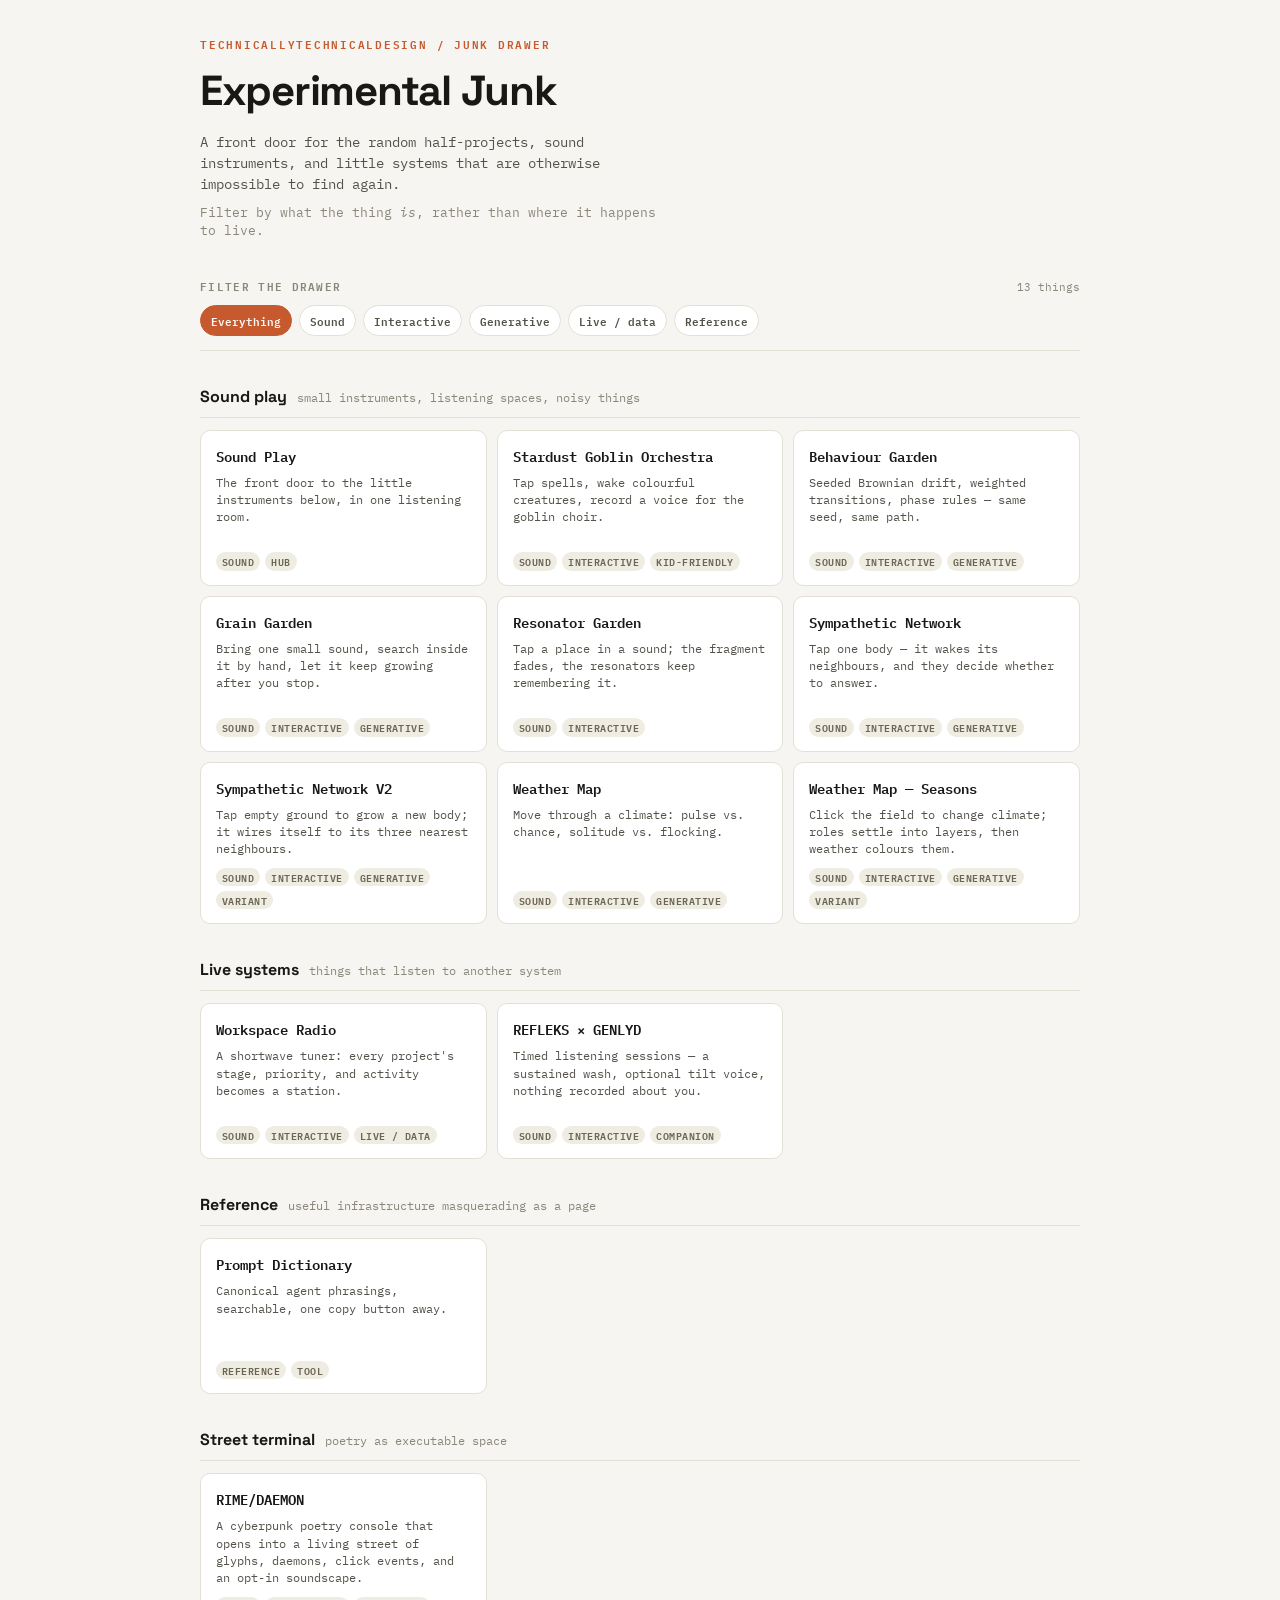
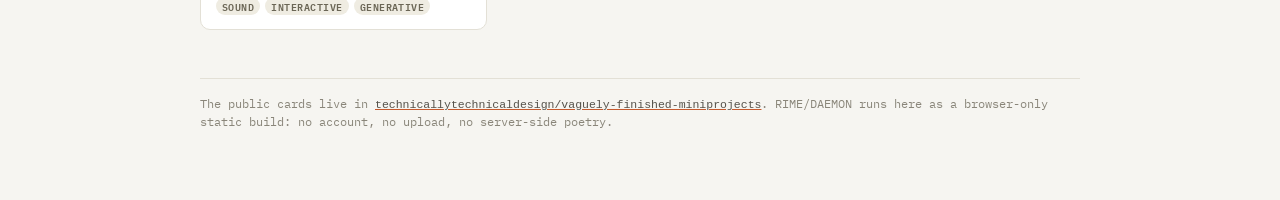
==== index.html @ 05eda432 "Publish RIME DAEMON as static project" ====
<!doctype html>
<html lang="en">
<head>
<meta charset="utf-8">
<meta name="viewport" content="width=device-width, initial-scale=1">
<meta name="theme-color" content="#141414">
<title>Experimental Junk</title>
<link rel="stylesheet" href="https://fonts.googleapis.com/css2?family=IBM+Plex+Mono:wght@400;500;600&family=Space+Grotesk:wght@500;700&display=swap">
<style>
  :root{
    --page:#f6f5f1; --card:#ffffff; --ink:#181816; --ink-2:#55524a; --muted:#8a867a;
    --line:#e3e0d6; --accent:#c65a2e; --tag-bg:#efece2; --tag-ink:#6b6656;
    --font-head:"Space Grotesk",system-ui,sans-serif; --font-body:"IBM Plex Mono",ui-monospace,Consolas,monospace;
  }
  @media (prefers-color-scheme: dark){
    :root{
      --page:#15140f; --card:#1d1c16; --ink:#f1efe4; --ink-2:#c6c2b3; --muted:#847f6f;
      --line:#333125; --accent:#ff8452; --tag-bg:#2a2820; --tag-ink:#bcb39c;
    }
  }
  *{box-sizing:border-box}
  body{margin:0; background:var(--page); color:var(--ink); font-family:var(--font-body); line-height:1.5; padding:36px 18px 70px;}
  .wrap{max-width:880px; margin:0 auto;}
  header{margin-bottom:26px;}
  .kicker{font-size:11px; letter-spacing:.16em; text-transform:uppercase; color:var(--accent); font-weight:600;}
  h1{font-family:var(--font-head); font-weight:700; font-size:clamp(32px,6vw,42px); letter-spacing:-0.03em; margin:6px 0 10px;}
  header p{color:var(--ink-2); max-width:58ch; font-size:14px; margin:0;}
  header p.hint{color:var(--muted); font-size:12.5px; margin-top:8px;}

  .filter-bar{position:sticky; top:0; z-index:2; padding:12px 0 14px; background:var(--page); border-bottom:1px solid var(--line);}
  .filter-top{display:flex; justify-content:space-between; align-items:baseline; gap:16px;}
  .filter-label{font-size:11px; font-weight:600; letter-spacing:.12em; text-transform:uppercase; color:var(--muted);}
  #result-count{font-size:11px; color:var(--muted); white-space:nowrap;}
  .filters{display:flex; flex-wrap:wrap; gap:7px; margin-top:9px;}
  .filter{
    appearance:none; border:1px solid var(--line); border-radius:999px; background:var(--card); color:var(--ink-2);
    padding:5px 10px; font:600 11px var(--font-body); cursor:pointer; transition:border-color .15s ease,background .15s ease,color .15s ease;
  }
  .filter:hover{border-color:var(--accent);}
  .filter[aria-pressed="true"]{background:var(--accent); border-color:var(--accent); color:#fffaf5;}
  .filter:focus-visible{outline:2px solid var(--accent); outline-offset:2px;}

  section{margin-top:34px;}
  .sec-head{display:flex; align-items:baseline; gap:10px; margin-bottom:12px; border-bottom:1px solid var(--line); padding-bottom:8px;}
  .sec-head h2{font-family:var(--font-head); font-size:16px; margin:0; font-weight:700;}
  .sec-head .note{color:var(--muted); font-size:12px;}
  .grid{display:grid; grid-template-columns:repeat(auto-fill,minmax(250px,1fr)); gap:10px;}
  .card{
    display:flex; flex-direction:column; align-items:flex-start; gap:8px; min-height:156px; padding:14px 15px; background:var(--card);
    border:1px solid var(--line); border-radius:10px; color:inherit;
  }
  a.card{text-decoration:none; transition:border-color .15s ease,transform .15s ease;}
  a.card:hover{border-color:var(--accent); transform:translateY(-1px);}
  a.card:focus-visible{outline:2px solid var(--accent); outline-offset:2px;}
  .card-title{font-weight:600; font-size:14px; color:var(--ink);}
  .card-desc{font-size:12px; color:var(--ink-2); line-height:1.45;}
  .tags{display:flex; flex-wrap:wrap; gap:5px; margin-top:auto; padding-top:2px;}
  .tag{font-size:9.5px; letter-spacing:.05em; text-transform:uppercase; background:var(--tag-bg); color:var(--tag-ink); padding:2px 6px; border-radius:99px; font-weight:600;}
  .empty{color:var(--muted); font-size:13px; padding:42px 0; text-align:center;}
  footer{margin-top:48px; padding-top:16px; border-top:1px solid var(--line); font-size:11.5px; color:var(--muted);}
  footer code{color:var(--ink-2);}
  footer a{color:var(--accent);}
  [hidden]{display:none !important;}
  @media (max-width:480px){
    body{padding-top:24px;}
    .filter-top{align-items:flex-start; flex-direction:column; gap:2px;}
  }
</style>
</head>
<body>
<main class="wrap">
  <header>
    <div class="kicker">technicallytechnicaldesign / junk drawer</div>
    <h1>Experimental Junk</h1>
    <p>A front door for the random half-projects, sound instruments, and little systems that are otherwise impossible to find again.</p>
    <p class="hint">Filter by what the thing <em>is</em>, rather than where it happens to live.</p>
  </header>

  <nav class="filter-bar" aria-label="Filter experiments">
    <div class="filter-top">
      <span class="filter-label">Filter the drawer</span>
      <span id="result-count" aria-live="polite"></span>
    </div>
    <div class="filters">
      <button class="filter" type="button" data-filter="all" aria-pressed="true">Everything</button>
      <button class="filter" type="button" data-filter="sound" aria-pressed="false">Sound</button>
      <button class="filter" type="button" data-filter="interactive" aria-pressed="false">Interactive</button>
      <button class="filter" type="button" data-filter="generative" aria-pressed="false">Generative</button>
      <button class="filter" type="button" data-filter="live-data" aria-pressed="false">Live / data</button>
      <button class="filter" type="button" data-filter="reference" aria-pressed="false">Reference</button>
    </div>
  </nav>

  <section data-section>
    <div class="sec-head"><h2>Sound play</h2><span class="note">small instruments, listening spaces, noisy things</span></div>
    <div class="grid">
      <a class="card" data-tags="sound hub" href="https://technicallytechnicaldesign.github.io/vaguely-finished-miniprojects/sound-play/">
        <span class="card-title">Sound Play</span>
        <span class="card-desc">The front door to the little instruments below, in one listening room.</span>
        <span class="tags"><span class="tag">sound</span><span class="tag">hub</span></span>
      </a>
      <a class="card" data-tags="sound interactive kid-friendly" href="https://technicallytechnicaldesign.github.io/vaguely-finished-miniprojects/sound-play/stardust-goblin-orchestra.html">
        <span class="card-title">Stardust Goblin Orchestra</span>
        <span class="card-desc">Tap spells, wake colourful creatures, record a voice for the goblin choir.</span>
        <span class="tags"><span class="tag">sound</span><span class="tag">interactive</span><span class="tag">kid-friendly</span></span>
      </a>
      <a class="card" data-tags="sound interactive generative" href="https://technicallytechnicaldesign.github.io/vaguely-finished-miniprojects/sound-play/behaviour-garden.html">
        <span class="card-title">Behaviour Garden</span>
        <span class="card-desc">Seeded Brownian drift, weighted transitions, phase rules — same seed, same path.</span>
        <span class="tags"><span class="tag">sound</span><span class="tag">interactive</span><span class="tag">generative</span></span>
      </a>
      <a class="card" data-tags="sound interactive generative" href="https://technicallytechnicaldesign.github.io/vaguely-finished-miniprojects/sound-play/grain-garden.html">
        <span class="card-title">Grain Garden</span>
        <span class="card-desc">Bring one small sound, search inside it by hand, let it keep growing after you stop.</span>
        <span class="tags"><span class="tag">sound</span><span class="tag">interactive</span><span class="tag">generative</span></span>
      </a>
      <a class="card" data-tags="sound interactive" href="https://technicallytechnicaldesign.github.io/vaguely-finished-miniprojects/sound-play/resonator-garden.html">
        <span class="card-title">Resonator Garden</span>
        <span class="card-desc">Tap a place in a sound; the fragment fades, the resonators keep remembering it.</span>
        <span class="tags"><span class="tag">sound</span><span class="tag">interactive</span></span>
      </a>
      <a class="card" data-tags="sound interactive generative" href="https://technicallytechnicaldesign.github.io/vaguely-finished-miniprojects/sound-play/sympathetic-network.html">
        <span class="card-title">Sympathetic Network</span>
        <span class="card-desc">Tap one body — it wakes its neighbours, and they decide whether to answer.</span>
        <span class="tags"><span class="tag">sound</span><span class="tag">interactive</span><span class="tag">generative</span></span>
      </a>
      <a class="card" data-tags="sound interactive generative variant" href="https://technicallytechnicaldesign.github.io/vaguely-finished-miniprojects/sound-play/sympathetic-network-v2.html">
        <span class="card-title">Sympathetic Network V2</span>
        <span class="card-desc">Tap empty ground to grow a new body; it wires itself to its three nearest neighbours.</span>
        <span class="tags"><span class="tag">sound</span><span class="tag">interactive</span><span class="tag">generative</span><span class="tag">variant</span></span>
      </a>
      <a class="card" data-tags="sound interactive generative" href="https://technicallytechnicaldesign.github.io/vaguely-finished-miniprojects/sound-play/weather-map.html">
        <span class="card-title">Weather Map</span>
        <span class="card-desc">Move through a climate: pulse vs. chance, solitude vs. flocking.</span>
        <span class="tags"><span class="tag">sound</span><span class="tag">interactive</span><span class="tag">generative</span></span>
      </a>
      <a class="card" data-tags="sound interactive generative variant" href="https://technicallytechnicaldesign.github.io/vaguely-finished-miniprojects/sound-play/weather-map-v2.html">
        <span class="card-title">Weather Map — Seasons</span>
        <span class="card-desc">Click the field to change climate; roles settle into layers, then weather colours them.</span>
        <span class="tags"><span class="tag">sound</span><span class="tag">interactive</span><span class="tag">generative</span><span class="tag">variant</span></span>
      </a>
    </div>
  </section>

  <section data-section>
    <div class="sec-head"><h2>Live systems</h2><span class="note">things that listen to another system</span></div>
    <div class="grid">
      <a class="card" data-tags="sound interactive live-data" href="https://technicallytechnicaldesign.github.io/vaguely-finished-miniprojects/radio/">
        <span class="card-title">Workspace Radio</span>
        <span class="card-desc">A shortwave tuner: every project's stage, priority, and activity becomes a station.</span>
        <span class="tags"><span class="tag">sound</span><span class="tag">interactive</span><span class="tag">live / data</span></span>
      </a>
      <a class="card" data-tags="sound interactive companion" href="https://technicallytechnicaldesign.github.io/vaguely-finished-miniprojects/refleks-genlyd/">
        <span class="card-title">REFLEKS × GENLYD</span>
        <span class="card-desc">Timed listening sessions — a sustained wash, optional tilt voice, nothing recorded about you.</span>
        <span class="tags"><span class="tag">sound</span><span class="tag">interactive</span><span class="tag">companion</span></span>
      </a>
    </div>
  </section>

  <section data-section>
    <div class="sec-head"><h2>Reference</h2><span class="note">useful infrastructure masquerading as a page</span></div>
    <div class="grid">
      <a class="card" data-tags="reference tool" href="https://technicallytechnicaldesign.github.io/vaguely-finished-miniprojects/">
        <span class="card-title">Prompt Dictionary</span>
        <span class="card-desc">Canonical agent phrasings, searchable, one copy button away.</span>
        <span class="tags"><span class="tag">reference</span><span class="tag">tool</span></span>
      </a>
    </div>
  </section>

  <section data-section>
    <div class="sec-head"><h2>Street terminal</h2><span class="note">poetry as executable space</span></div>
    <div class="grid">
      <a class="card" data-tags="sound interactive generative" href="rimedaemon/">
        <span class="card-title">RIME/DAEMON</span>
        <span class="card-desc">A cyberpunk poetry console that opens into a living street of glyphs, daemons, click events, and an opt-in soundscape.</span>
        <span class="tags"><span class="tag">sound</span><span class="tag">interactive</span><span class="tag">generative</span></span>
      </a>
    </div>
  </section>

  <p class="empty" id="empty-state" aria-live="polite" hidden>Nothing in this drawer yet. Try another tag.</p>

  <footer>
    The public cards live in <a href="https://github.com/technicallytechnicaldesign/vaguely-finished-miniprojects"><code>technicallytechnicaldesign/vaguely-finished-miniprojects</code></a>.
    RIME/DAEMON runs here as a browser-only static build: no account, no upload, no server-side poetry.
  </footer>
</main>

<script>
  const filters = [...document.querySelectorAll(".filter")];
  const cards = [...document.querySelectorAll(".card")];
  const sections = [...document.querySelectorAll("[data-section]")];
  const count = document.getElementById("result-count");
  const emptyState = document.getElementById("empty-state");
  let activeFilter = "all";

  function applyFilter(filter) {
    activeFilter = filter;
    let visible = 0;

    cards.forEach((card) => {
      const matches = filter === "all" || card.dataset.tags.split(" ").includes(filter);
      card.hidden = !matches;
      if (matches) visible += 1;
    });

    sections.forEach((section) => {
      section.hidden = !section.querySelector(".card:not([hidden])");
    });

    filters.forEach((button) => {
      button.setAttribute("aria-pressed", String(button.dataset.filter === filter));
    });

    count.textContent = visible + (visible === 1 ? " thing" : " things");
    emptyState.hidden = visible !== 0;
  }

  filters.forEach((button) => {
    button.addEventListener("click", () => applyFilter(button.dataset.filter));
  });

  applyFilter(activeFilter);
</script>
</body>
</html>
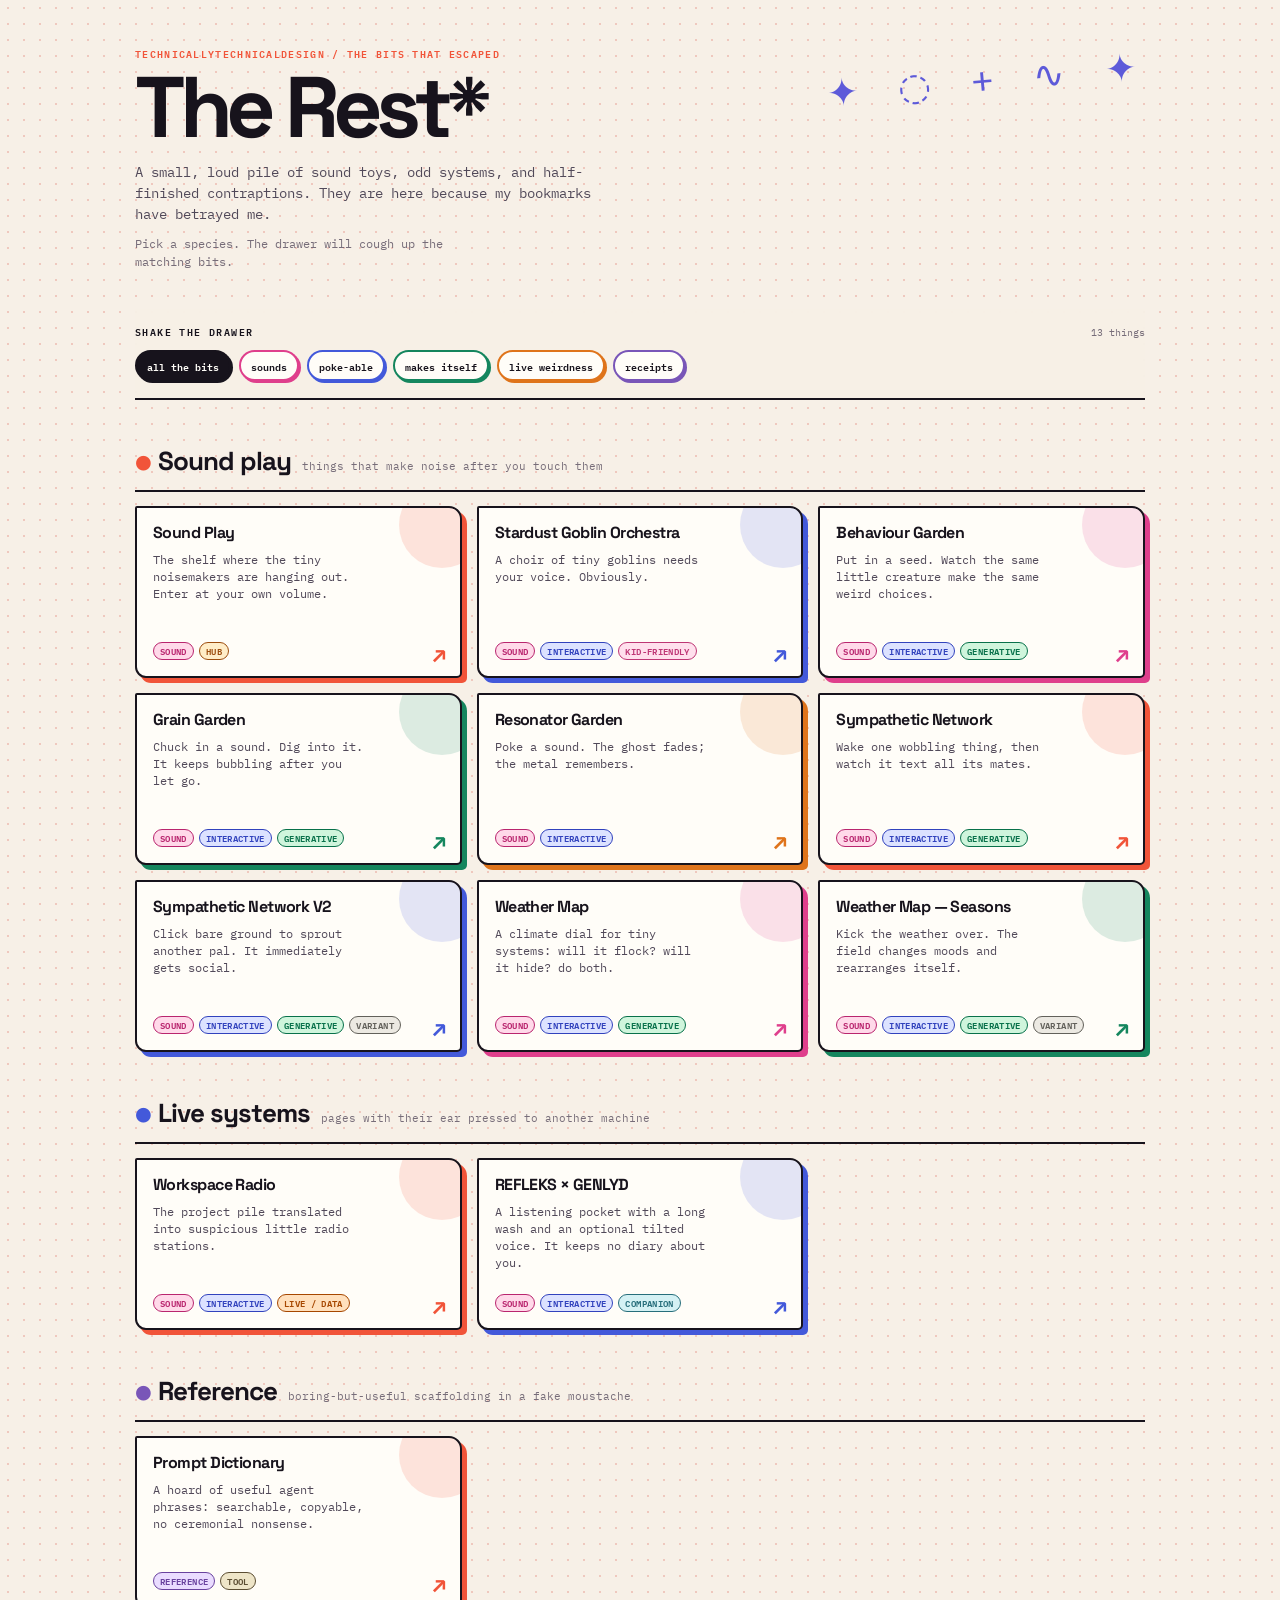
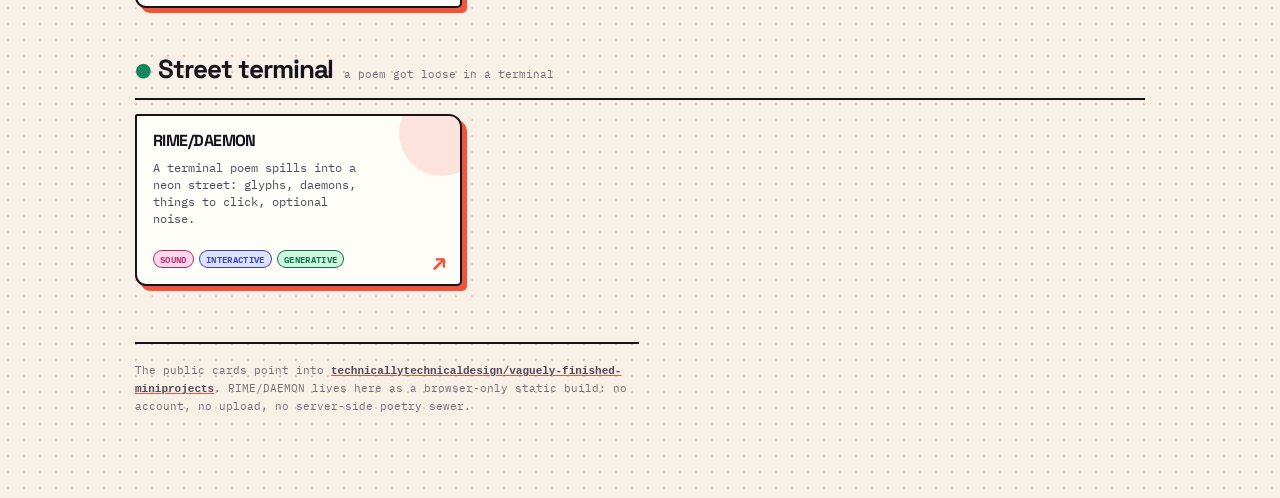
==== commit 91ac4cdd: "Make the rest more colourful and human" ====
--- a/index.html
+++ b/index.html
@@ -3,188 +3,224 @@
 <head>
 <meta charset="utf-8">
 <meta name="viewport" content="width=device-width, initial-scale=1">
-<meta name="theme-color" content="#141414">
-<title>Experimental Junk</title>
+<meta name="theme-color" content="#15131a">
+<title>The Rest — technicallytechnicaldesign</title>
 <link rel="stylesheet" href="https://fonts.googleapis.com/css2?family=IBM+Plex+Mono:wght@400;500;600&family=Space+Grotesk:wght@500;700&display=swap">
 <style>
   :root{
-    --page:#f6f5f1; --card:#ffffff; --ink:#181816; --ink-2:#55524a; --muted:#8a867a;
-    --line:#e3e0d6; --accent:#c65a2e; --tag-bg:#efece2; --tag-ink:#6b6656;
+    --page:#f7f0e7; --card:#fffdf8; --ink:#17131c; --ink-2:#514959; --muted:#776d79;
+    --line:#d9cbd0; --accent:#f15439; --shadow:#17131c; --paper-dot:#efc8be;
     --font-head:"Space Grotesk",system-ui,sans-serif; --font-body:"IBM Plex Mono",ui-monospace,Consolas,monospace;
   }
   @media (prefers-color-scheme: dark){
     :root{
-      --page:#15140f; --card:#1d1c16; --ink:#f1efe4; --ink-2:#c6c2b3; --muted:#847f6f;
-      --line:#333125; --accent:#ff8452; --tag-bg:#2a2820; --tag-ink:#bcb39c;
+      --page:#15131a; --card:#211d27; --ink:#fff8ec; --ink-2:#d9d0d9; --muted:#aa9fac;
+      --line:#403747; --accent:#ff806d; --shadow:#08070a; --paper-dot:#332640;
     }
   }
   *{box-sizing:border-box}
-  body{margin:0; background:var(--page); color:var(--ink); font-family:var(--font-body); line-height:1.5; padding:36px 18px 70px;}
-  .wrap{max-width:880px; margin:0 auto;}
-  header{margin-bottom:26px;}
-  .kicker{font-size:11px; letter-spacing:.16em; text-transform:uppercase; color:var(--accent); font-weight:600;}
-  h1{font-family:var(--font-head); font-weight:700; font-size:clamp(32px,6vw,42px); letter-spacing:-0.03em; margin:6px 0 10px;}
-  header p{color:var(--ink-2); max-width:58ch; font-size:14px; margin:0;}
-  header p.hint{color:var(--muted); font-size:12.5px; margin-top:8px;}
-
-  .filter-bar{position:sticky; top:0; z-index:2; padding:12px 0 14px; background:var(--page); border-bottom:1px solid var(--line);}
+  html{scroll-behavior:smooth}
+  body{
+    margin:0; min-width:320px; background-color:var(--page); color:var(--ink); font-family:var(--font-body); line-height:1.5;
+    padding:44px 20px 84px; overflow-x:hidden;
+    background-image:radial-gradient(var(--paper-dot) 1px,transparent 1.2px); background-size:16px 16px;
+  }
+  .wrap{max-width:1010px; margin:0 auto;}
+  header{position:relative; margin:0 0 34px; padding:2px 0 4px;}
+  header::after{content:"✦  ◌  +  ∿  ✦"; position:absolute; right:0; top:6px; color:#5d5ad9; font-size:clamp(20px,4vw,38px); letter-spacing:.22em; transform:rotate(-5deg);}
+  .kicker{font-size:10px; letter-spacing:.13em; text-transform:uppercase; color:var(--accent); font-weight:600;}
+  h1{font-family:var(--font-head); font-weight:700; font-size:clamp(46px,9vw,86px); letter-spacing:-.075em; line-height:.86; margin:10px 0 17px; max-width:7ch;}
+  header p{color:var(--ink-2); max-width:57ch; font-size:14px; margin:0;}
+  header p.hint{color:var(--muted); font-size:12px; margin-top:10px; max-width:47ch;}
+
+  .filter-bar{position:sticky; top:0; z-index:2; padding:15px 0 17px; background:color-mix(in srgb,var(--page) 92%,transparent); border-bottom:2px solid var(--ink); backdrop-filter:blur(8px);}
   .filter-top{display:flex; justify-content:space-between; align-items:baseline; gap:16px;}
-  .filter-label{font-size:11px; font-weight:600; letter-spacing:.12em; text-transform:uppercase; color:var(--muted);}
-  #result-count{font-size:11px; color:var(--muted); white-space:nowrap;}
-  .filters{display:flex; flex-wrap:wrap; gap:7px; margin-top:9px;}
+  .filter-label{font-size:10px; font-weight:600; letter-spacing:.14em; text-transform:uppercase; color:var(--ink);}
+  #result-count{font-size:10px; color:var(--muted); white-space:nowrap;}
+  .filters{display:flex; flex-wrap:wrap; gap:8px; margin-top:10px;}
   .filter{
-    appearance:none; border:1px solid var(--line); border-radius:999px; background:var(--card); color:var(--ink-2);
-    padding:5px 10px; font:600 11px var(--font-body); cursor:pointer; transition:border-color .15s ease,background .15s ease,color .15s ease;
-  }
-  .filter:hover{border-color:var(--accent);}
-  .filter[aria-pressed="true"]{background:var(--accent); border-color:var(--accent); color:#fffaf5;}
-  .filter:focus-visible{outline:2px solid var(--accent); outline-offset:2px;}
-
-  section{margin-top:34px;}
-  .sec-head{display:flex; align-items:baseline; gap:10px; margin-bottom:12px; border-bottom:1px solid var(--line); padding-bottom:8px;}
-  .sec-head h2{font-family:var(--font-head); font-size:16px; margin:0; font-weight:700;}
-  .sec-head .note{color:var(--muted); font-size:12px;}
-  .grid{display:grid; grid-template-columns:repeat(auto-fill,minmax(250px,1fr)); gap:10px;}
+    --filter-colour:var(--ink); appearance:none; border:2px solid var(--filter-colour); border-radius:999px; background:var(--card); color:var(--ink);
+    padding:5px 10px 4px; font:600 10px var(--font-body); cursor:pointer; box-shadow:2px 2px 0 var(--filter-colour);
+    transition:transform .15s ease,box-shadow .15s ease,background .15s ease,color .15s ease;
+  }
+  .filter[data-filter="sound"]{--filter-colour:#df3f8c;}
+  .filter[data-filter="interactive"]{--filter-colour:#4359da;}
+  .filter[data-filter="generative"]{--filter-colour:#15865e;}
+  .filter[data-filter="live-data"]{--filter-colour:#df741b;}
+  .filter[data-filter="reference"]{--filter-colour:#7956b8;}
+  .filter:hover{transform:translate(-1px,-1px); box-shadow:4px 4px 0 var(--filter-colour);}
+  .filter[aria-pressed="true"]{background:var(--filter-colour); color:#fffdf8;}
+  .filter:focus-visible,a.card:focus-visible{outline:3px solid var(--accent); outline-offset:3px;}
+
+  section{--section-colour:var(--accent); margin-top:42px;}
+  section:nth-of-type(2){--section-colour:#4359da;}
+  section:nth-of-type(3){--section-colour:#7956b8;}
+  section:nth-of-type(4){--section-colour:#15865e;}
+  .sec-head{display:flex; align-items:baseline; gap:11px; margin-bottom:14px; border-bottom:2px solid var(--ink); padding:0 0 9px;}
+  .sec-head h2{font-family:var(--font-head); font-size:clamp(20px,3vw,26px); letter-spacing:-.04em; margin:0; font-weight:700;}
+  .sec-head h2::before{content:"●"; color:var(--section-colour); font-size:.74em; margin-right:.38em; vertical-align:.1em;}
+  .sec-head .note{color:var(--muted); font-size:11px;}
+  .grid{display:grid; grid-template-columns:repeat(auto-fill,minmax(245px,1fr)); gap:15px;}
   .card{
-    display:flex; flex-direction:column; align-items:flex-start; gap:8px; min-height:156px; padding:14px 15px; background:var(--card);
-    border:1px solid var(--line); border-radius:10px; color:inherit;
-  }
-  a.card{text-decoration:none; transition:border-color .15s ease,transform .15s ease;}
-  a.card:hover{border-color:var(--accent); transform:translateY(-1px);}
-  a.card:focus-visible{outline:2px solid var(--accent); outline-offset:2px;}
-  .card-title{font-weight:600; font-size:14px; color:var(--ink);}
-  .card-desc{font-size:12px; color:var(--ink-2); line-height:1.45;}
-  .tags{display:flex; flex-wrap:wrap; gap:5px; margin-top:auto; padding-top:2px;}
-  .tag{font-size:9.5px; letter-spacing:.05em; text-transform:uppercase; background:var(--tag-bg); color:var(--tag-ink); padding:2px 6px; border-radius:99px; font-weight:600;}
-  .empty{color:var(--muted); font-size:13px; padding:42px 0; text-align:center;}
-  footer{margin-top:48px; padding-top:16px; border-top:1px solid var(--line); font-size:11.5px; color:var(--muted);}
+    --card-colour:#f15439; display:flex; position:relative; isolation:isolate; flex-direction:column; align-items:flex-start; gap:9px; min-height:172px; padding:16px;
+    background:var(--card); border:2px solid var(--ink); border-radius:2px 13px 5px 11px; box-shadow:5px 5px 0 var(--card-colour); color:inherit; overflow:hidden;
+  }
+  .card:nth-child(5n + 2){--card-colour:#4359da;}
+  .card:nth-child(5n + 3){--card-colour:#df3f8c;}
+  .card:nth-child(5n + 4){--card-colour:#15865e;}
+  .card:nth-child(5n + 5){--card-colour:#df741b;}
+  .card::before{content:""; position:absolute; z-index:-1; right:-25px; top:-26px; width:86px; height:86px; border-radius:50%; background:var(--card-colour); opacity:.15;}
+  .card::after{content:"↗"; position:absolute; right:13px; bottom:10px; color:var(--card-colour); font:600 24px/1 var(--font-head);}
+  a.card{text-decoration:none; transition:transform .16s ease,box-shadow .16s ease;}
+  a.card:hover{transform:translate(-2px,-3px) rotate(-.35deg); box-shadow:8px 8px 0 var(--card-colour);}
+  a.card:nth-child(even):hover{transform:translate(2px,-3px) rotate(.35deg);}
+  .card-title{font:700 16px/1.1 var(--font-head); letter-spacing:-.035em; color:var(--ink); max-width:calc(100% - 30px);}
+  .card-desc{font-size:11.5px; color:var(--ink-2); line-height:1.5; max-width:30ch;}
+  .tags{display:flex; flex-wrap:wrap; gap:5px; margin-top:auto; padding-top:5px; padding-right:26px;}
+  .tag{--tag-colour:#68606b; --tag-wash:#eee9e9; font-size:9px; line-height:1.2; letter-spacing:.04em; text-transform:uppercase; background:var(--tag-wash); color:var(--tag-colour); border:1px solid var(--tag-colour); padding:3px 6px 2px; border-radius:999px; font-weight:600;}
+  .tag[data-tag="sound"]{--tag-colour:#b9256e; --tag-wash:#ffd9e9;}
+  .tag[data-tag="interactive"]{--tag-colour:#3142bd; --tag-wash:#dce2ff;}
+  .tag[data-tag="generative"]{--tag-colour:#08714a; --tag-wash:#cff5dc;}
+  .tag[data-tag="live-data"]{--tag-colour:#a64700; --tag-wash:#ffe0bd;}
+  .tag[data-tag="reference"]{--tag-colour:#69429e; --tag-wash:#eadcff;}
+  .tag[data-tag="hub"]{--tag-colour:#9d4d0e; --tag-wash:#ffedc8;}
+  .tag[data-tag="variant"]{--tag-colour:#62605a; --tag-wash:#ece9e2;}
+  .tag[data-tag="kid-friendly"]{--tag-colour:#be3775; --tag-wash:#ffe0ed;}
+  .tag[data-tag="companion"]{--tag-colour:#276e7b; --tag-wash:#d4f1f4;}
+  .tag[data-tag="tool"]{--tag-colour:#5b4d32; --tag-wash:#eee5c8;}
+  .empty{color:var(--muted); font-size:12px; padding:48px 0; text-align:center;}
+  footer{margin-top:56px; padding-top:17px; border-top:2px solid var(--ink); font-size:11px; color:var(--muted); max-width:72ch;}
   footer code{color:var(--ink-2);}
-  footer a{color:var(--accent);}
+  footer a{color:var(--accent); font-weight:600;}
   [hidden]{display:none !important;}
-  @media (max-width:480px){
-    body{padding-top:24px;}
-    .filter-top{align-items:flex-start; flex-direction:column; gap:2px;}
-  }
+  @media (max-width:560px){
+    body{padding:28px 16px 64px;}
+    header::after{position:static; display:block; margin-top:12px; font-size:22px;}
+    h1{max-width:none;}
+    .filter-top{align-items:flex-start; flex-direction:column; gap:3px;}
+    .grid{grid-template-columns:1fr; gap:14px;}
+  }
+  @media (prefers-reduced-motion:reduce){*,*::before,*::after{scroll-behavior:auto !important; transition:none !important;}}
 </style>
 </head>
 <body>
 <main class="wrap">
   <header>
-    <div class="kicker">technicallytechnicaldesign / junk drawer</div>
-    <h1>Experimental Junk</h1>
-    <p>A front door for the random half-projects, sound instruments, and little systems that are otherwise impossible to find again.</p>
-    <p class="hint">Filter by what the thing <em>is</em>, rather than where it happens to live.</p>
+    <div class="kicker">technicallytechnicaldesign / the bits that escaped</div>
+    <h1>The Rest*</h1>
+    <p>A small, loud pile of sound toys, odd systems, and half-finished contraptions. They are here because my bookmarks have betrayed me.</p>
+    <p class="hint">Pick a species. The drawer will cough up the matching bits.</p>
   </header>
 
   <nav class="filter-bar" aria-label="Filter experiments">
     <div class="filter-top">
-      <span class="filter-label">Filter the drawer</span>
+      <span class="filter-label">shake the drawer</span>
       <span id="result-count" aria-live="polite"></span>
     </div>
     <div class="filters">
-      <button class="filter" type="button" data-filter="all" aria-pressed="true">Everything</button>
-      <button class="filter" type="button" data-filter="sound" aria-pressed="false">Sound</button>
-      <button class="filter" type="button" data-filter="interactive" aria-pressed="false">Interactive</button>
-      <button class="filter" type="button" data-filter="generative" aria-pressed="false">Generative</button>
-      <button class="filter" type="button" data-filter="live-data" aria-pressed="false">Live / data</button>
-      <button class="filter" type="button" data-filter="reference" aria-pressed="false">Reference</button>
+      <button class="filter" type="button" data-filter="all" aria-pressed="true">all the bits</button>
+      <button class="filter" type="button" data-filter="sound" aria-pressed="false">sounds</button>
+      <button class="filter" type="button" data-filter="interactive" aria-pressed="false">poke-able</button>
+      <button class="filter" type="button" data-filter="generative" aria-pressed="false">makes itself</button>
+      <button class="filter" type="button" data-filter="live-data" aria-pressed="false">live weirdness</button>
+      <button class="filter" type="button" data-filter="reference" aria-pressed="false">receipts</button>
     </div>
   </nav>
 
   <section data-section>
-    <div class="sec-head"><h2>Sound play</h2><span class="note">small instruments, listening spaces, noisy things</span></div>
+    <div class="sec-head"><h2>Sound play</h2><span class="note">things that make noise after you touch them</span></div>
     <div class="grid">
       <a class="card" data-tags="sound hub" href="https://technicallytechnicaldesign.github.io/vaguely-finished-miniprojects/sound-play/">
         <span class="card-title">Sound Play</span>
-        <span class="card-desc">The front door to the little instruments below, in one listening room.</span>
+        <span class="card-desc">The shelf where the tiny noisemakers are hanging out. Enter at your own volume.</span>
         <span class="tags"><span class="tag">sound</span><span class="tag">hub</span></span>
       </a>
       <a class="card" data-tags="sound interactive kid-friendly" href="https://technicallytechnicaldesign.github.io/vaguely-finished-miniprojects/sound-play/stardust-goblin-orchestra.html">
         <span class="card-title">Stardust Goblin Orchestra</span>
-        <span class="card-desc">Tap spells, wake colourful creatures, record a voice for the goblin choir.</span>
+        <span class="card-desc">A choir of tiny goblins needs your voice. Obviously.</span>
         <span class="tags"><span class="tag">sound</span><span class="tag">interactive</span><span class="tag">kid-friendly</span></span>
       </a>
       <a class="card" data-tags="sound interactive generative" href="https://technicallytechnicaldesign.github.io/vaguely-finished-miniprojects/sound-play/behaviour-garden.html">
         <span class="card-title">Behaviour Garden</span>
-        <span class="card-desc">Seeded Brownian drift, weighted transitions, phase rules — same seed, same path.</span>
+        <span class="card-desc">Put in a seed. Watch the same little creature make the same weird choices.</span>
         <span class="tags"><span class="tag">sound</span><span class="tag">interactive</span><span class="tag">generative</span></span>
       </a>
       <a class="card" data-tags="sound interactive generative" href="https://technicallytechnicaldesign.github.io/vaguely-finished-miniprojects/sound-play/grain-garden.html">
         <span class="card-title">Grain Garden</span>
-        <span class="card-desc">Bring one small sound, search inside it by hand, let it keep growing after you stop.</span>
+        <span class="card-desc">Chuck in a sound. Dig into it. It keeps bubbling after you let go.</span>
         <span class="tags"><span class="tag">sound</span><span class="tag">interactive</span><span class="tag">generative</span></span>
       </a>
       <a class="card" data-tags="sound interactive" href="https://technicallytechnicaldesign.github.io/vaguely-finished-miniprojects/sound-play/resonator-garden.html">
         <span class="card-title">Resonator Garden</span>
-        <span class="card-desc">Tap a place in a sound; the fragment fades, the resonators keep remembering it.</span>
+        <span class="card-desc">Poke a sound. The ghost fades; the metal remembers.</span>
         <span class="tags"><span class="tag">sound</span><span class="tag">interactive</span></span>
       </a>
       <a class="card" data-tags="sound interactive generative" href="https://technicallytechnicaldesign.github.io/vaguely-finished-miniprojects/sound-play/sympathetic-network.html">
         <span class="card-title">Sympathetic Network</span>
-        <span class="card-desc">Tap one body — it wakes its neighbours, and they decide whether to answer.</span>
+        <span class="card-desc">Wake one wobbling thing, then watch it text all its mates.</span>
         <span class="tags"><span class="tag">sound</span><span class="tag">interactive</span><span class="tag">generative</span></span>
       </a>
       <a class="card" data-tags="sound interactive generative variant" href="https://technicallytechnicaldesign.github.io/vaguely-finished-miniprojects/sound-play/sympathetic-network-v2.html">
         <span class="card-title">Sympathetic Network V2</span>
-        <span class="card-desc">Tap empty ground to grow a new body; it wires itself to its three nearest neighbours.</span>
+        <span class="card-desc">Click bare ground to sprout another pal. It immediately gets social.</span>
         <span class="tags"><span class="tag">sound</span><span class="tag">interactive</span><span class="tag">generative</span><span class="tag">variant</span></span>
       </a>
       <a class="card" data-tags="sound interactive generative" href="https://technicallytechnicaldesign.github.io/vaguely-finished-miniprojects/sound-play/weather-map.html">
         <span class="card-title">Weather Map</span>
-        <span class="card-desc">Move through a climate: pulse vs. chance, solitude vs. flocking.</span>
+        <span class="card-desc">A climate dial for tiny systems: will it flock? will it hide? do both.</span>
         <span class="tags"><span class="tag">sound</span><span class="tag">interactive</span><span class="tag">generative</span></span>
       </a>
       <a class="card" data-tags="sound interactive generative variant" href="https://technicallytechnicaldesign.github.io/vaguely-finished-miniprojects/sound-play/weather-map-v2.html">
         <span class="card-title">Weather Map — Seasons</span>
-        <span class="card-desc">Click the field to change climate; roles settle into layers, then weather colours them.</span>
+        <span class="card-desc">Kick the weather over. The field changes moods and rearranges itself.</span>
         <span class="tags"><span class="tag">sound</span><span class="tag">interactive</span><span class="tag">generative</span><span class="tag">variant</span></span>
       </a>
     </div>
   </section>
 
   <section data-section>
-    <div class="sec-head"><h2>Live systems</h2><span class="note">things that listen to another system</span></div>
+    <div class="sec-head"><h2>Live systems</h2><span class="note">pages with their ear pressed to another machine</span></div>
     <div class="grid">
       <a class="card" data-tags="sound interactive live-data" href="https://technicallytechnicaldesign.github.io/vaguely-finished-miniprojects/radio/">
         <span class="card-title">Workspace Radio</span>
-        <span class="card-desc">A shortwave tuner: every project's stage, priority, and activity becomes a station.</span>
+        <span class="card-desc">The project pile translated into suspicious little radio stations.</span>
         <span class="tags"><span class="tag">sound</span><span class="tag">interactive</span><span class="tag">live / data</span></span>
       </a>
       <a class="card" data-tags="sound interactive companion" href="https://technicallytechnicaldesign.github.io/vaguely-finished-miniprojects/refleks-genlyd/">
         <span class="card-title">REFLEKS × GENLYD</span>
-        <span class="card-desc">Timed listening sessions — a sustained wash, optional tilt voice, nothing recorded about you.</span>
+        <span class="card-desc">A listening pocket with a long wash and an optional tilted voice. It keeps no diary about you.</span>
         <span class="tags"><span class="tag">sound</span><span class="tag">interactive</span><span class="tag">companion</span></span>
       </a>
     </div>
   </section>
 
   <section data-section>
-    <div class="sec-head"><h2>Reference</h2><span class="note">useful infrastructure masquerading as a page</span></div>
+    <div class="sec-head"><h2>Reference</h2><span class="note">boring-but-useful scaffolding in a fake moustache</span></div>
     <div class="grid">
       <a class="card" data-tags="reference tool" href="https://technicallytechnicaldesign.github.io/vaguely-finished-miniprojects/">
         <span class="card-title">Prompt Dictionary</span>
-        <span class="card-desc">Canonical agent phrasings, searchable, one copy button away.</span>
+        <span class="card-desc">A hoard of useful agent phrases: searchable, copyable, no ceremonial nonsense.</span>
         <span class="tags"><span class="tag">reference</span><span class="tag">tool</span></span>
       </a>
     </div>
   </section>
 
   <section data-section>
-    <div class="sec-head"><h2>Street terminal</h2><span class="note">poetry as executable space</span></div>
+    <div class="sec-head"><h2>Street terminal</h2><span class="note">a poem got loose in a terminal</span></div>
     <div class="grid">
       <a class="card" data-tags="sound interactive generative" href="rimedaemon/">
         <span class="card-title">RIME/DAEMON</span>
-        <span class="card-desc">A cyberpunk poetry console that opens into a living street of glyphs, daemons, click events, and an opt-in soundscape.</span>
-        <span class="tags"><span class="tag">sound</span><span class="tag">interactive</span><span class="tag">generative</span></span>
-      </a>
-    </div>
-  </section>
-
-  <p class="empty" id="empty-state" aria-live="polite" hidden>Nothing in this drawer yet. Try another tag.</p>
+        <span class="card-desc">A terminal poem spills into a neon street: glyphs, daemons, things to click, optional noise.</span>
+        <span class="tags"><span class="tag">sound</span><span class="tag">interactive</span><span class="tag">generative</span></span>
+      </a>
+    </div>
+  </section>
+
+  <p class="empty" id="empty-state" aria-live="polite" hidden>Nothing crawled out. Try a different button.</p>
 
   <footer>
-    The public cards live in <a href="https://github.com/technicallytechnicaldesign/vaguely-finished-miniprojects"><code>technicallytechnicaldesign/vaguely-finished-miniprojects</code></a>.
-    RIME/DAEMON runs here as a browser-only static build: no account, no upload, no server-side poetry.
+    The public cards point into <a href="https://github.com/technicallytechnicaldesign/vaguely-finished-miniprojects"><code>technicallytechnicaldesign/vaguely-finished-miniprojects</code></a>.
+    RIME/DAEMON lives here as a browser-only static build: no account, no upload, no server-side poetry sewer.
   </footer>
 </main>
 
@@ -222,6 +258,10 @@
     button.addEventListener("click", () => applyFilter(button.dataset.filter));
   });
 
+  document.querySelectorAll(".tag").forEach((tag) => {
+    tag.dataset.tag = tag.textContent.trim().toLowerCase().replace(" / ", "-").replace(/\s+/g, "-");
+  });
+
   applyFilter(activeFilter);
 </script>
 </body>
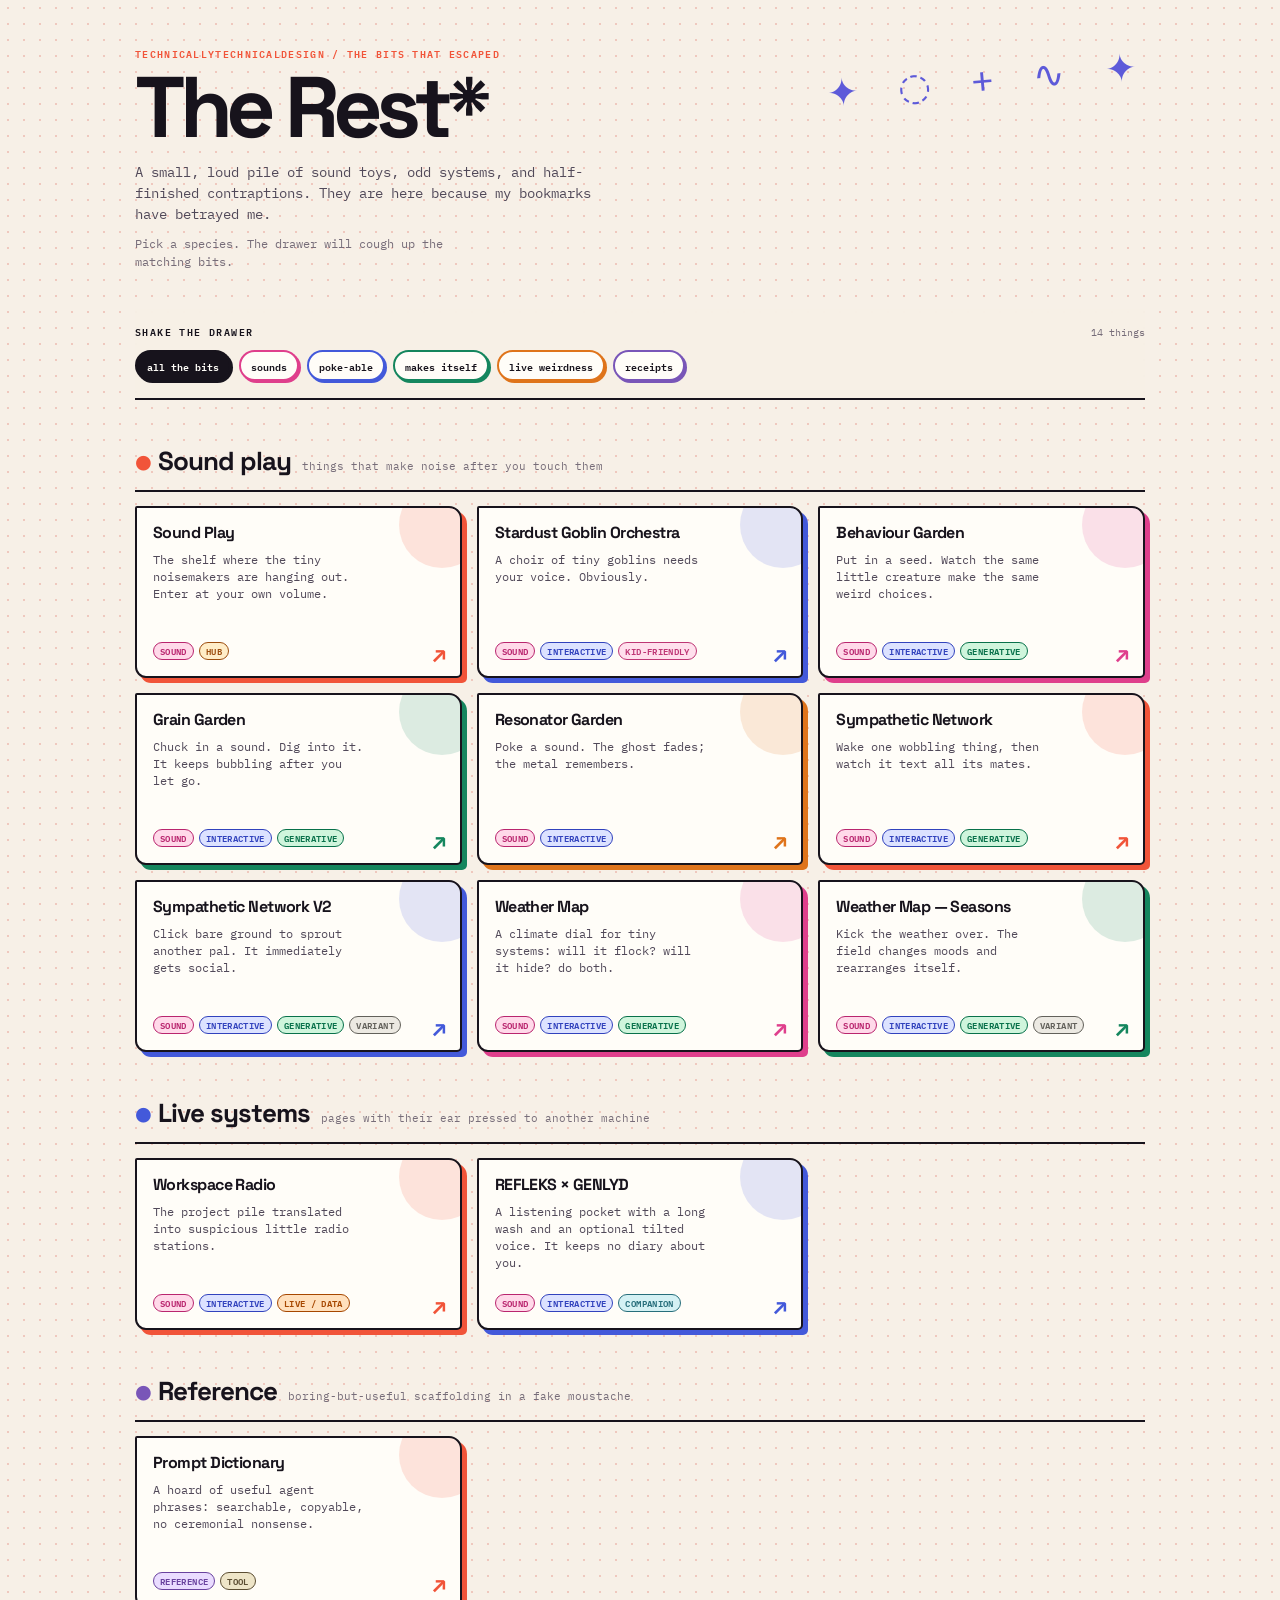
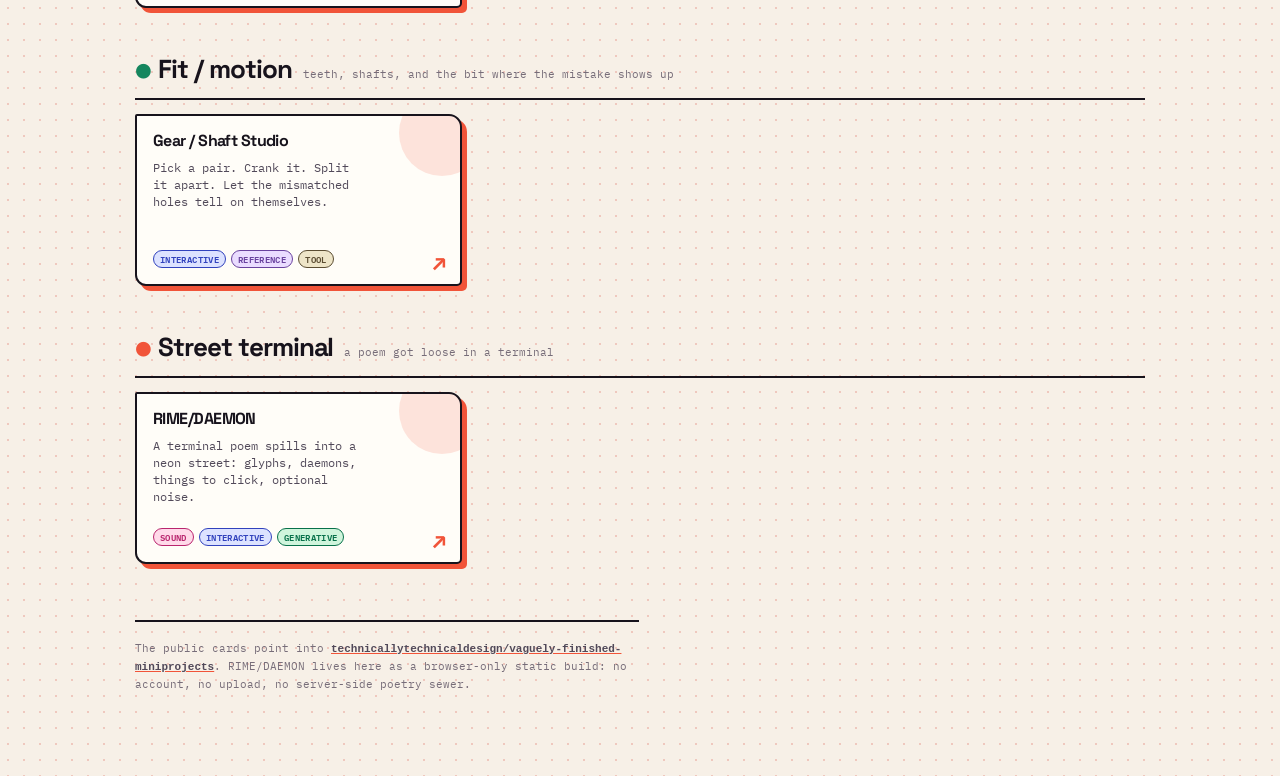
==== commit 43af3ad4: "Publish gear shaft studio in experimental junk" ====
--- a/index.html
+++ b/index.html
@@ -206,6 +206,17 @@
   </section>
 
   <section data-section>
+    <div class="sec-head"><h2>Fit / motion</h2><span class="note">teeth, shafts, and the bit where the mistake shows up</span></div>
+    <div class="grid">
+      <a class="card" data-tags="interactive reference tool" href="gear-shaft-studio.html">
+        <span class="card-title">Gear / Shaft Studio</span>
+        <span class="card-desc">Pick a pair. Crank it. Split it apart. Let the mismatched holes tell on themselves.</span>
+        <span class="tags"><span class="tag">interactive</span><span class="tag">reference</span><span class="tag">tool</span></span>
+      </a>
+    </div>
+  </section>
+
+  <section data-section>
     <div class="sec-head"><h2>Street terminal</h2><span class="note">a poem got loose in a terminal</span></div>
     <div class="grid">
       <a class="card" data-tags="sound interactive generative" href="rimedaemon/">
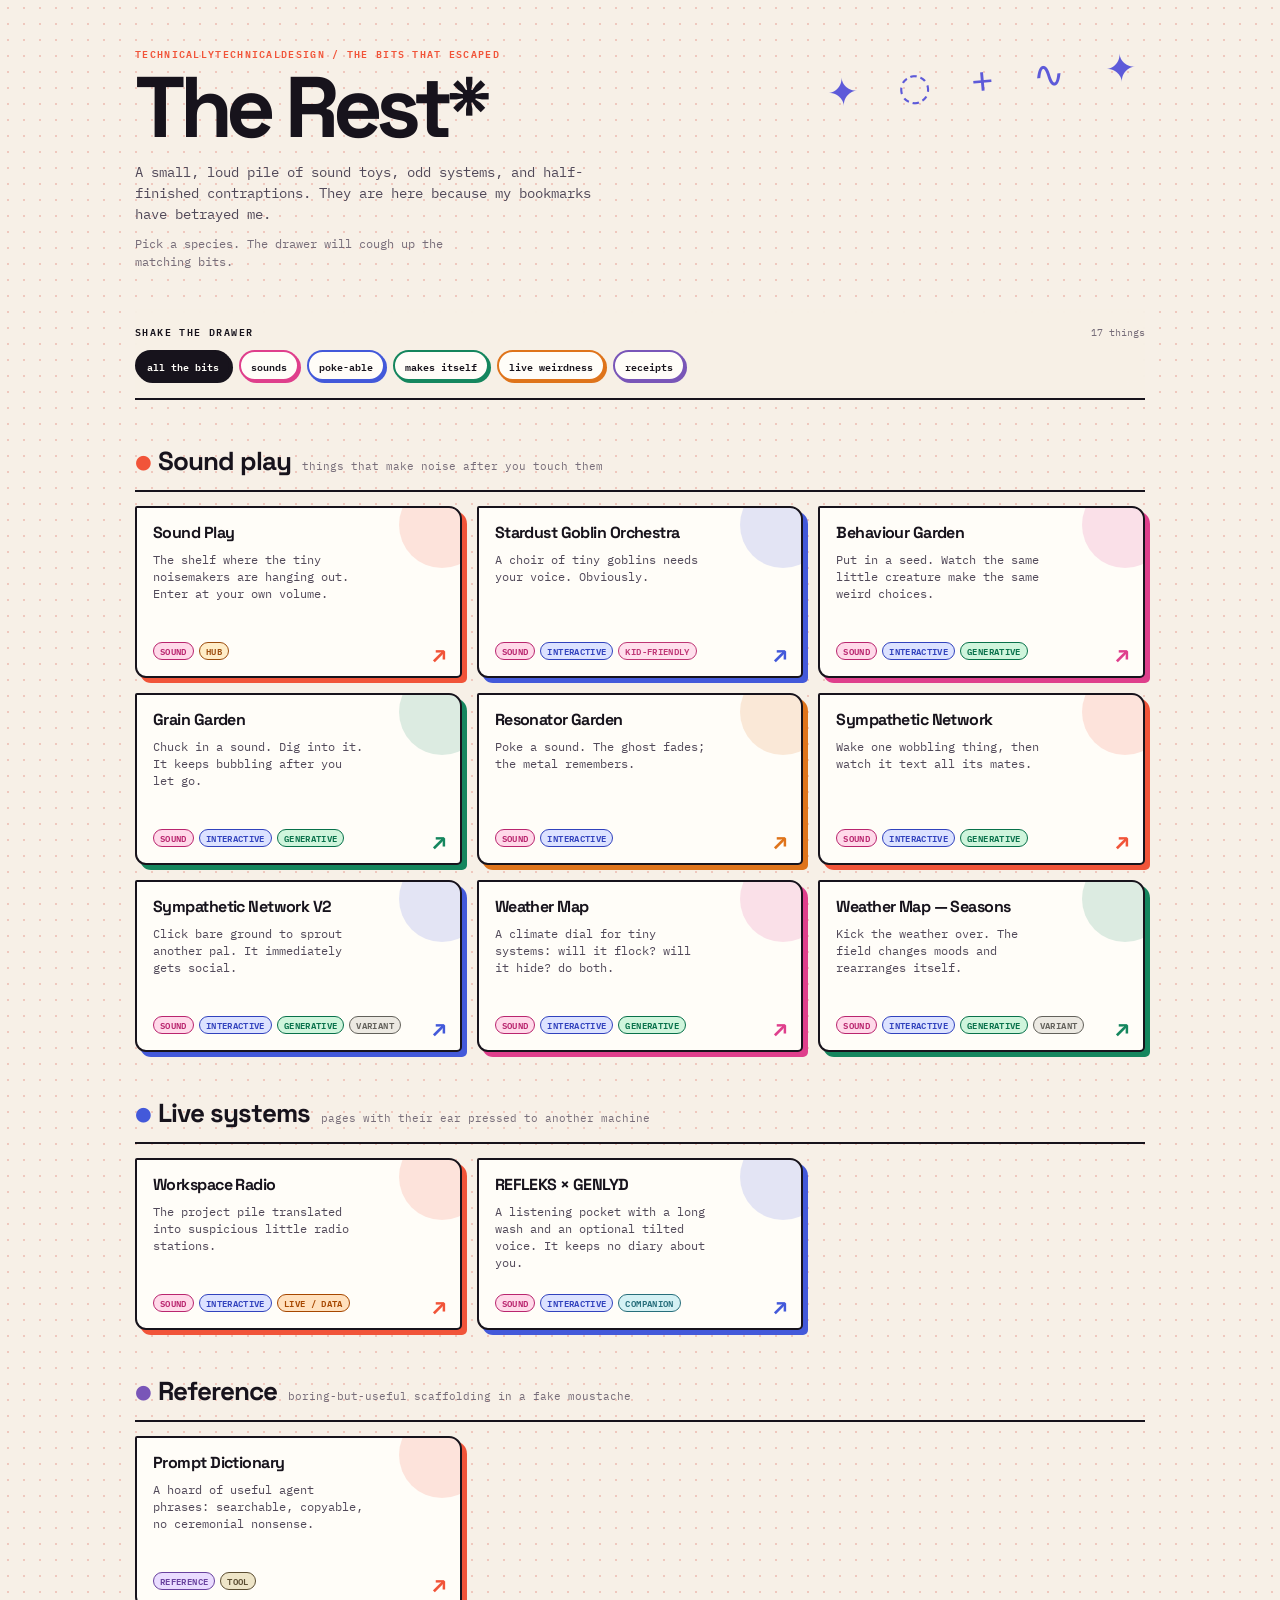
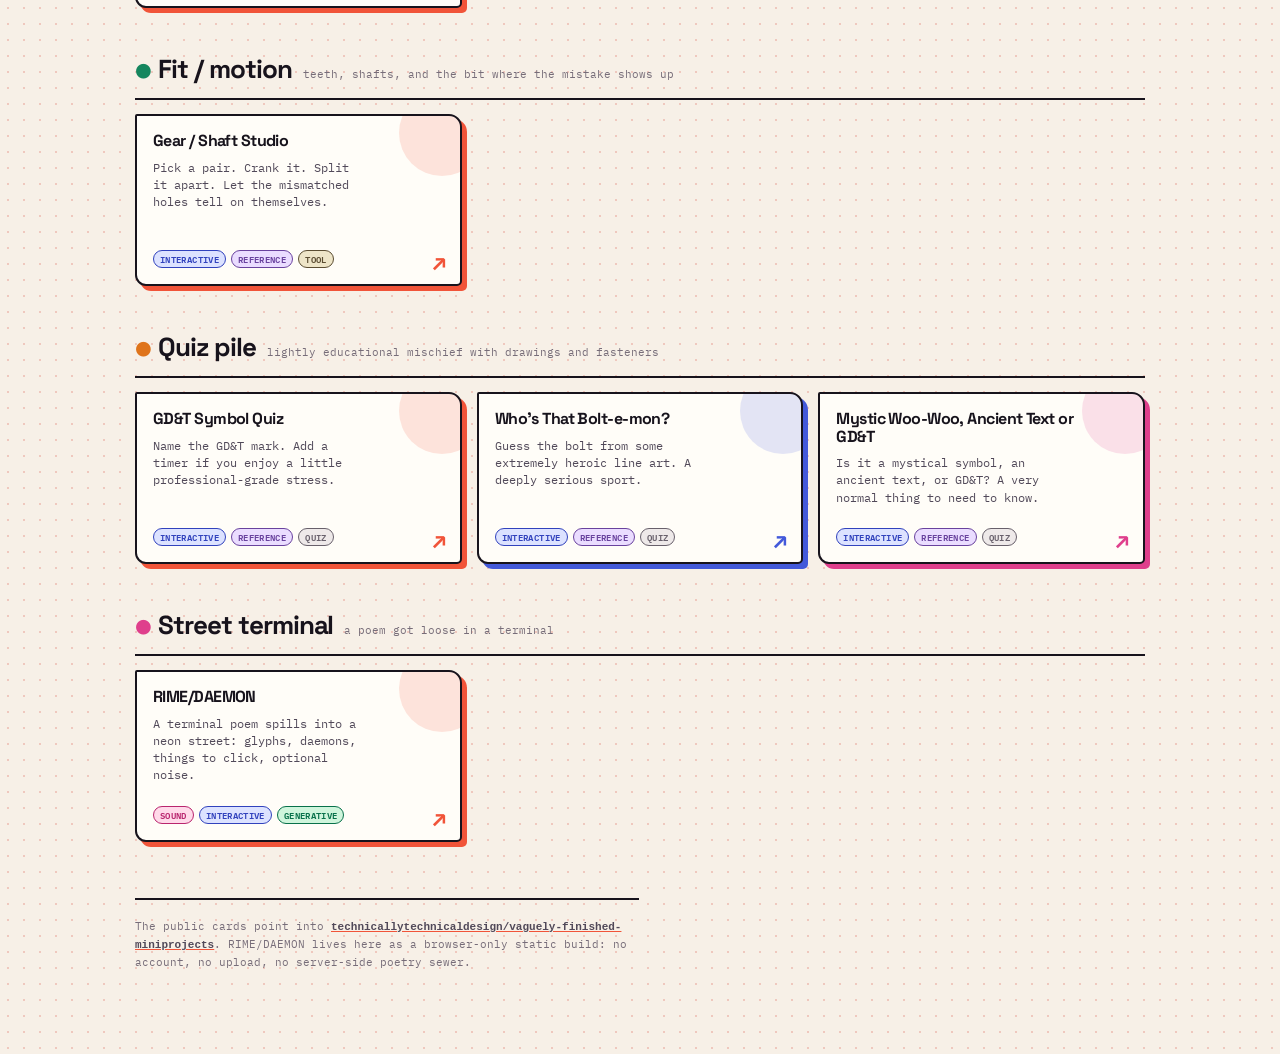
==== commit 4e4c20d5: "Add individual itch game links" ====
--- a/index.html
+++ b/index.html
@@ -56,6 +56,8 @@
   section:nth-of-type(2){--section-colour:#4359da;}
   section:nth-of-type(3){--section-colour:#7956b8;}
   section:nth-of-type(4){--section-colour:#15865e;}
+  section:nth-of-type(5){--section-colour:#df741b;}
+  section:nth-of-type(6){--section-colour:#df3f8c;}
   .sec-head{display:flex; align-items:baseline; gap:11px; margin-bottom:14px; border-bottom:2px solid var(--ink); padding:0 0 9px;}
   .sec-head h2{font-family:var(--font-head); font-size:clamp(20px,3vw,26px); letter-spacing:-.04em; margin:0; font-weight:700;}
   .sec-head h2::before{content:"●"; color:var(--section-colour); font-size:.74em; margin-right:.38em; vertical-align:.1em;}
@@ -217,6 +219,27 @@
   </section>
 
   <section data-section>
+    <div class="sec-head"><h2>Quiz pile</h2><span class="note">lightly educational mischief with drawings and fasteners</span></div>
+    <div class="grid">
+      <a class="card" data-tags="interactive reference quiz" href="https://technicallytechdesign.itch.io/gdt-symbol-quiz">
+        <span class="card-title">GD&amp;T Symbol Quiz</span>
+        <span class="card-desc">Name the GD&amp;T mark. Add a timer if you enjoy a little professional-grade stress.</span>
+        <span class="tags"><span class="tag">interactive</span><span class="tag">reference</span><span class="tag">quiz</span></span>
+      </a>
+      <a class="card" data-tags="interactive reference quiz" href="https://technicallytechdesign.itch.io/whos-that-bolt-e-mon">
+        <span class="card-title">Who’s That Bolt-e-mon?</span>
+        <span class="card-desc">Guess the bolt from some extremely heroic line art. A deeply serious sport.</span>
+        <span class="tags"><span class="tag">interactive</span><span class="tag">reference</span><span class="tag">quiz</span></span>
+      </a>
+      <a class="card" data-tags="interactive reference quiz" href="https://technicallytechdesign.itch.io/mysticwoowooorgdnt">
+        <span class="card-title">Mystic Woo-Woo, Ancient Text or GD&amp;T</span>
+        <span class="card-desc">Is it a mystical symbol, an ancient text, or GD&amp;T? A very normal thing to need to know.</span>
+        <span class="tags"><span class="tag">interactive</span><span class="tag">reference</span><span class="tag">quiz</span></span>
+      </a>
+    </div>
+  </section>
+
+  <section data-section>
     <div class="sec-head"><h2>Street terminal</h2><span class="note">a poem got loose in a terminal</span></div>
     <div class="grid">
       <a class="card" data-tags="sound interactive generative" href="rimedaemon/">
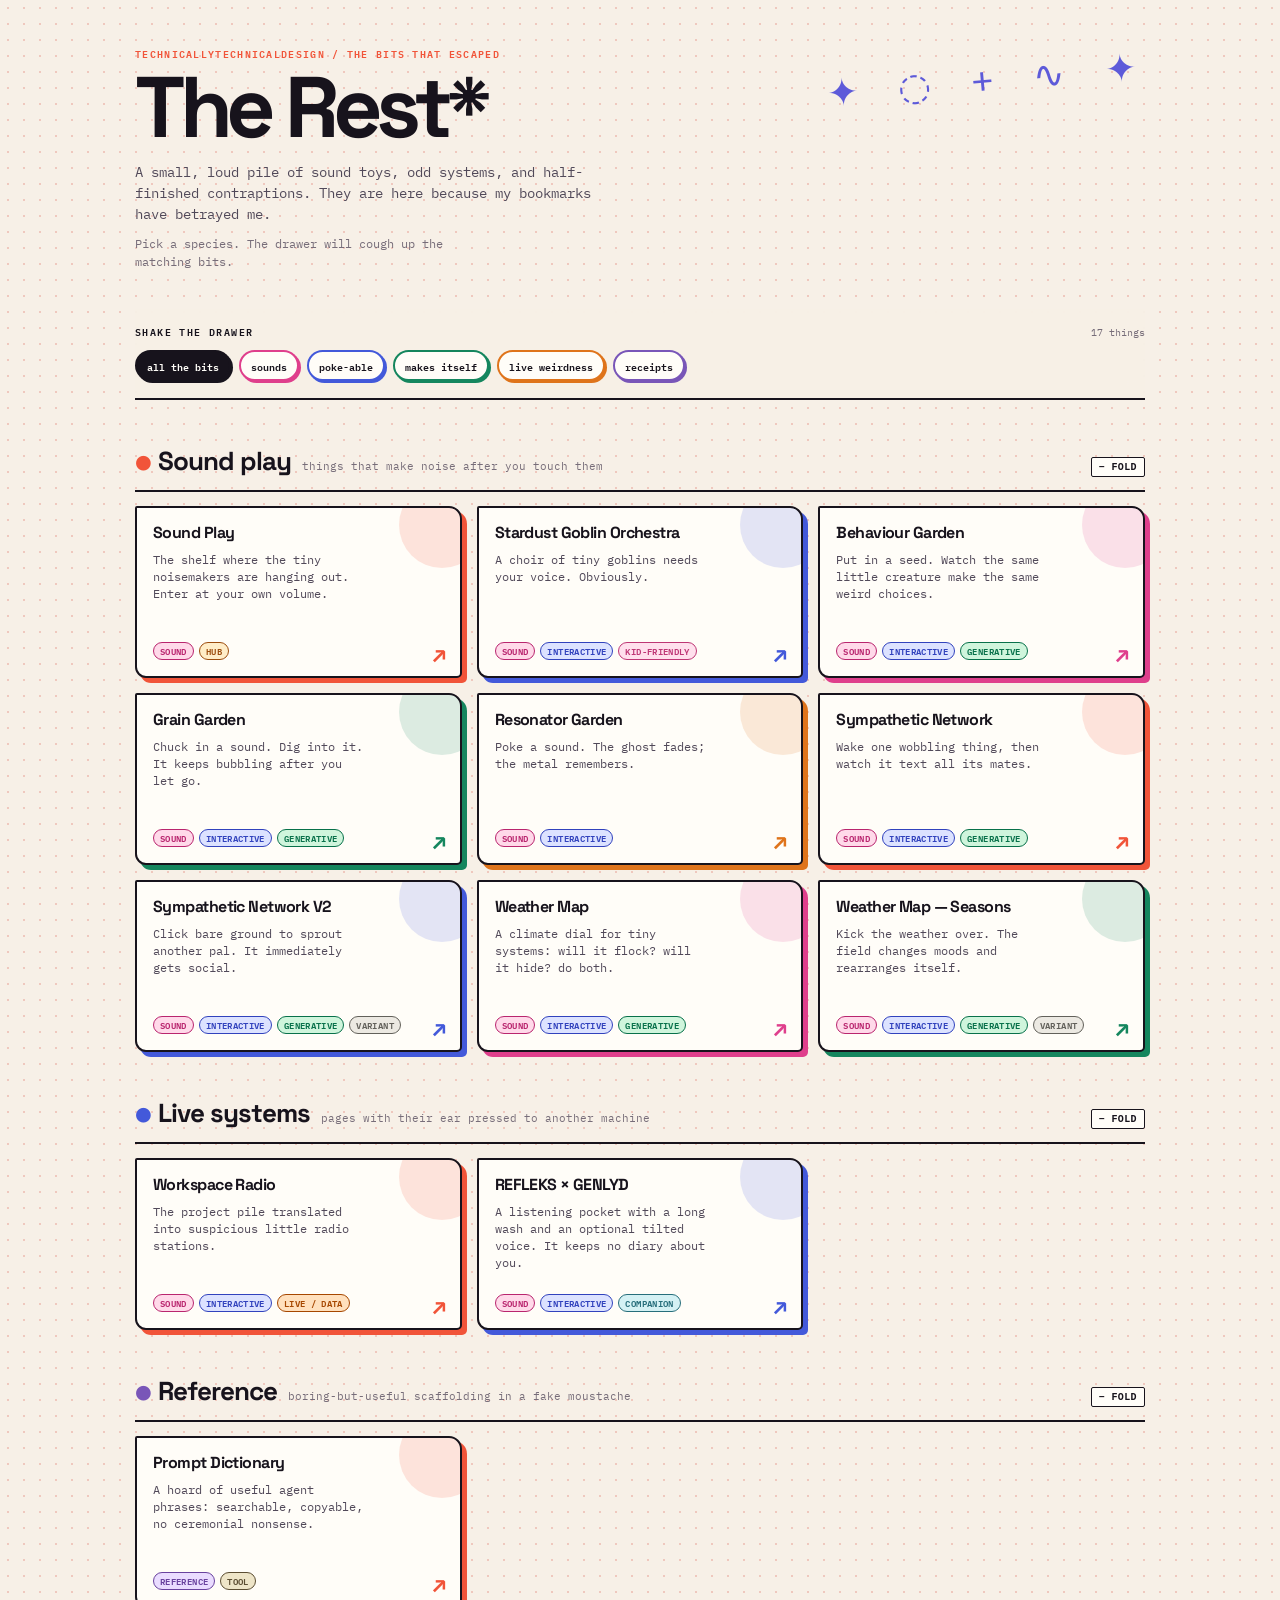
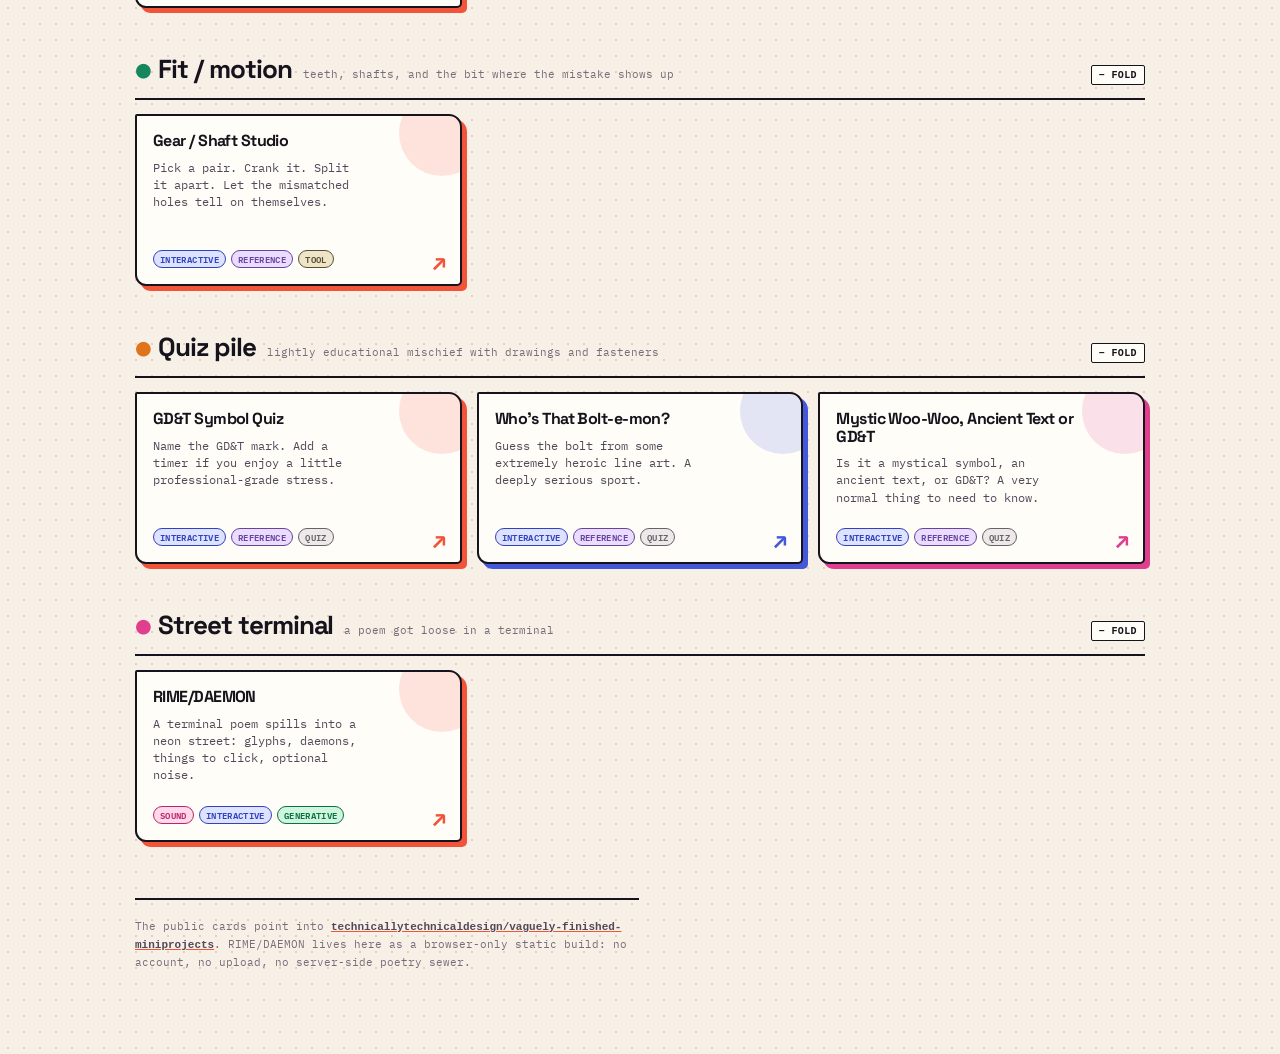
==== commit 08ac200f: "Add collapsible section controls" ====
--- a/index.html
+++ b/index.html
@@ -62,6 +62,16 @@
   .sec-head h2{font-family:var(--font-head); font-size:clamp(20px,3vw,26px); letter-spacing:-.04em; margin:0; font-weight:700;}
   .sec-head h2::before{content:"●"; color:var(--section-colour); font-size:.74em; margin-right:.38em; vertical-align:.1em;}
   .sec-head .note{color:var(--muted); font-size:11px;}
+  .section-toggle{
+    margin-left:auto; flex:0 0 auto; border:1px solid var(--ink); border-radius:2px;
+    background:var(--card); color:var(--ink); padding:4px 7px 3px; cursor:pointer;
+    font-family:var(--font-body); font-size:10px; font-weight:700; letter-spacing:.04em;
+    text-transform:uppercase; transition:transform .16s ease, background .16s ease, color .16s ease;
+  }
+  .section-toggle:hover{background:var(--ink); color:var(--card); transform:translate(-1px,-1px); box-shadow:2px 2px 0 var(--section-colour);}
+  .section-toggle:focus-visible{outline:2px solid var(--section-colour); outline-offset:3px;}
+  section.is-collapsed .sec-head{margin-bottom:0;}
+  section.is-collapsed .grid{display:none;}
   .grid{display:grid; grid-template-columns:repeat(auto-fill,minmax(245px,1fr)); gap:15px;}
   .card{
     --card-colour:#f15439; display:flex; position:relative; isolation:isolate; flex-direction:column; align-items:flex-start; gap:9px; min-height:172px; padding:16px;
@@ -101,6 +111,8 @@
     h1{max-width:none;}
     .filter-top{align-items:flex-start; flex-direction:column; gap:3px;}
     .grid{grid-template-columns:1fr; gap:14px;}
+    .sec-head{gap:8px;}
+    .section-toggle{padding:4px 6px 3px; font-size:9px;}
   }
   @media (prefers-reduced-motion:reduce){*,*::before,*::after{scroll-behavior:auto !important; transition:none !important;}}
 </style>
@@ -264,7 +276,59 @@
   const sections = [...document.querySelectorAll("[data-section]")];
   const count = document.getElementById("result-count");
   const emptyState = document.getElementById("empty-state");
+  const collapseStorageKey = "the-rest.collapsed-sections";
   let activeFilter = "all";
+  let collapsedSections = new Set();
+
+  try {
+    const saved = JSON.parse(localStorage.getItem(collapseStorageKey));
+    if (Array.isArray(saved)) collapsedSections = new Set(saved);
+  } catch {
+    // A private browser can say no to storage. The buttons still get to party.
+  }
+
+  function saveCollapsedSections() {
+    try {
+      localStorage.setItem(collapseStorageKey, JSON.stringify([...collapsedSections]));
+    } catch {
+      // Same deal: a temporary local fold is still useful.
+    }
+  }
+
+  function setSectionCollapsed(section, collapsed) {
+    const toggle = section.querySelector(".section-toggle");
+    const title = section.querySelector("h2").textContent.trim();
+    const key = section.dataset.sectionKey;
+
+    section.classList.toggle("is-collapsed", collapsed);
+    toggle.setAttribute("aria-expanded", String(!collapsed));
+    toggle.setAttribute("aria-label", `${collapsed ? "Expand" : "Collapse"} ${title}`);
+    toggle.textContent = collapsed ? "+ open" : "− fold";
+
+    if (collapsed) collapsedSections.add(key);
+    else collapsedSections.delete(key);
+    saveCollapsedSections();
+  }
+
+  sections.forEach((section, index) => {
+    const title = section.querySelector("h2").textContent.trim();
+    const key = title.toLowerCase().replace(/[^a-z0-9]+/g, "-").replace(/^-|-$/g, "") || `section-${index + 1}`;
+    const grid = section.querySelector(".grid");
+    const header = section.querySelector(".sec-head");
+    const toggle = document.createElement("button");
+
+    section.dataset.sectionKey = key;
+    grid.id = `section-${key}-cards`;
+    toggle.type = "button";
+    toggle.className = "section-toggle";
+    toggle.setAttribute("aria-controls", grid.id);
+    header.append(toggle);
+    setSectionCollapsed(section, collapsedSections.has(key));
+
+    toggle.addEventListener("click", () => {
+      setSectionCollapsed(section, !section.classList.contains("is-collapsed"));
+    });
+  });
 
   function applyFilter(filter) {
     activeFilter = filter;
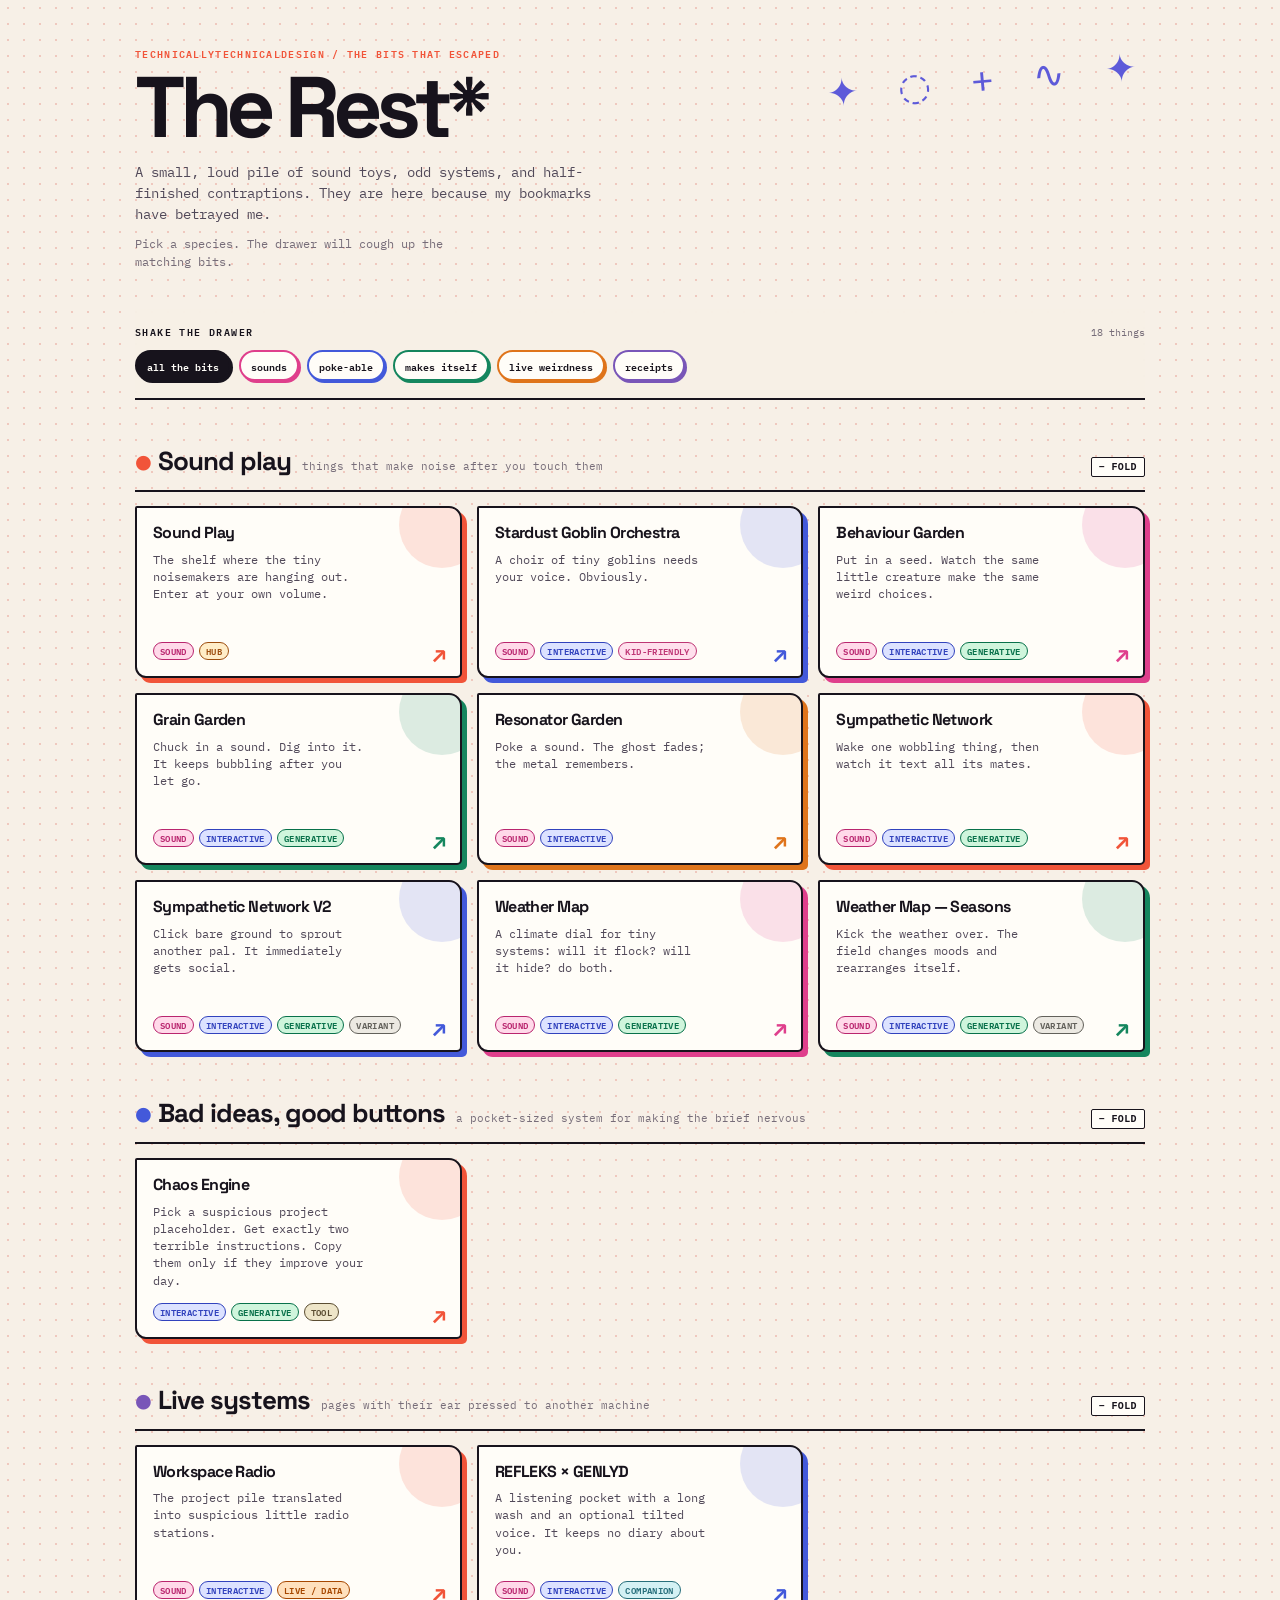
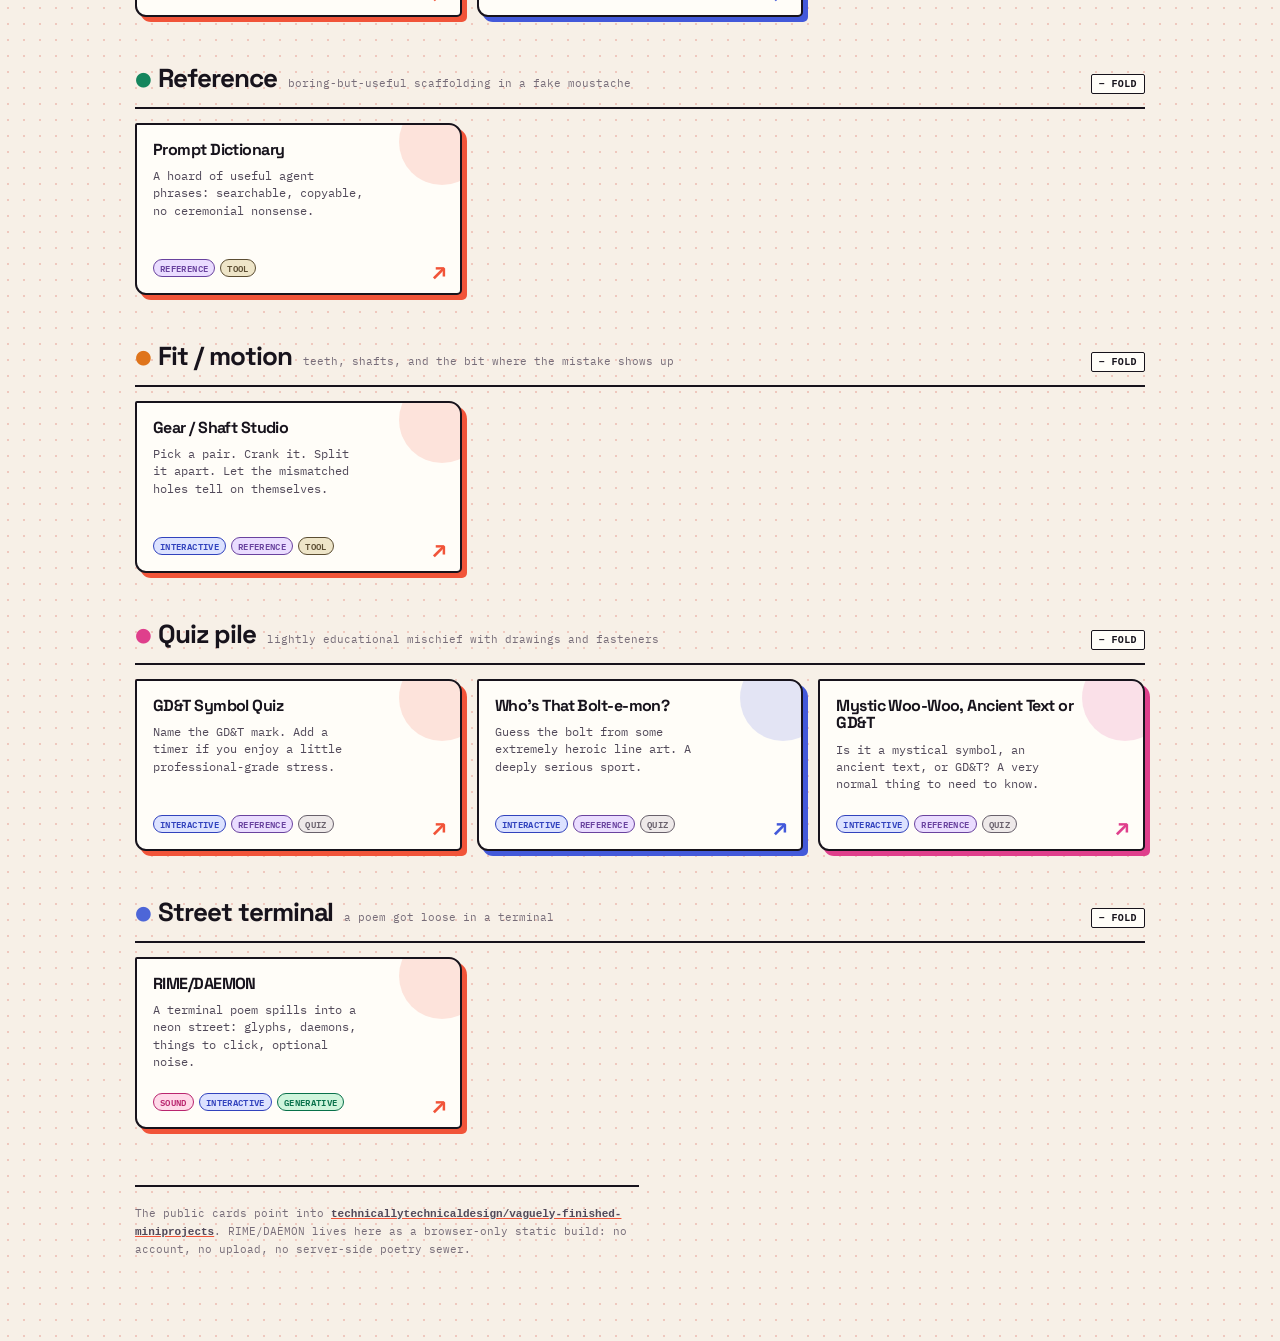
==== commit 400a60b5: "Add standalone Chaos Engine" ====
--- a/index.html
+++ b/index.html
@@ -58,6 +58,7 @@
   section:nth-of-type(4){--section-colour:#15865e;}
   section:nth-of-type(5){--section-colour:#df741b;}
   section:nth-of-type(6){--section-colour:#df3f8c;}
+  section:nth-of-type(7){--section-colour:#4d66d8;}
   .sec-head{display:flex; align-items:baseline; gap:11px; margin-bottom:14px; border-bottom:2px solid var(--ink); padding:0 0 9px;}
   .sec-head h2{font-family:var(--font-head); font-size:clamp(20px,3vw,26px); letter-spacing:-.04em; margin:0; font-weight:700;}
   .sec-head h2::before{content:"●"; color:var(--section-colour); font-size:.74em; margin-right:.38em; vertical-align:.1em;}
@@ -193,6 +194,17 @@
   </section>
 
   <section data-section>
+    <div class="sec-head"><h2>Bad ideas, good buttons</h2><span class="note">a pocket-sized system for making the brief nervous</span></div>
+    <div class="grid">
+      <a class="card" data-tags="interactive generative tool" href="chaos-engine.html">
+        <span class="card-title">Chaos Engine</span>
+        <span class="card-desc">Pick a suspicious project placeholder. Get exactly two terrible instructions. Copy them only if they improve your day.</span>
+        <span class="tags"><span class="tag">interactive</span><span class="tag">generative</span><span class="tag">tool</span></span>
+      </a>
+    </div>
+  </section>
+
+  <section data-section>
     <div class="sec-head"><h2>Live systems</h2><span class="note">pages with their ear pressed to another machine</span></div>
     <div class="grid">
       <a class="card" data-tags="sound interactive live-data" href="https://technicallytechnicaldesign.github.io/vaguely-finished-miniprojects/radio/">
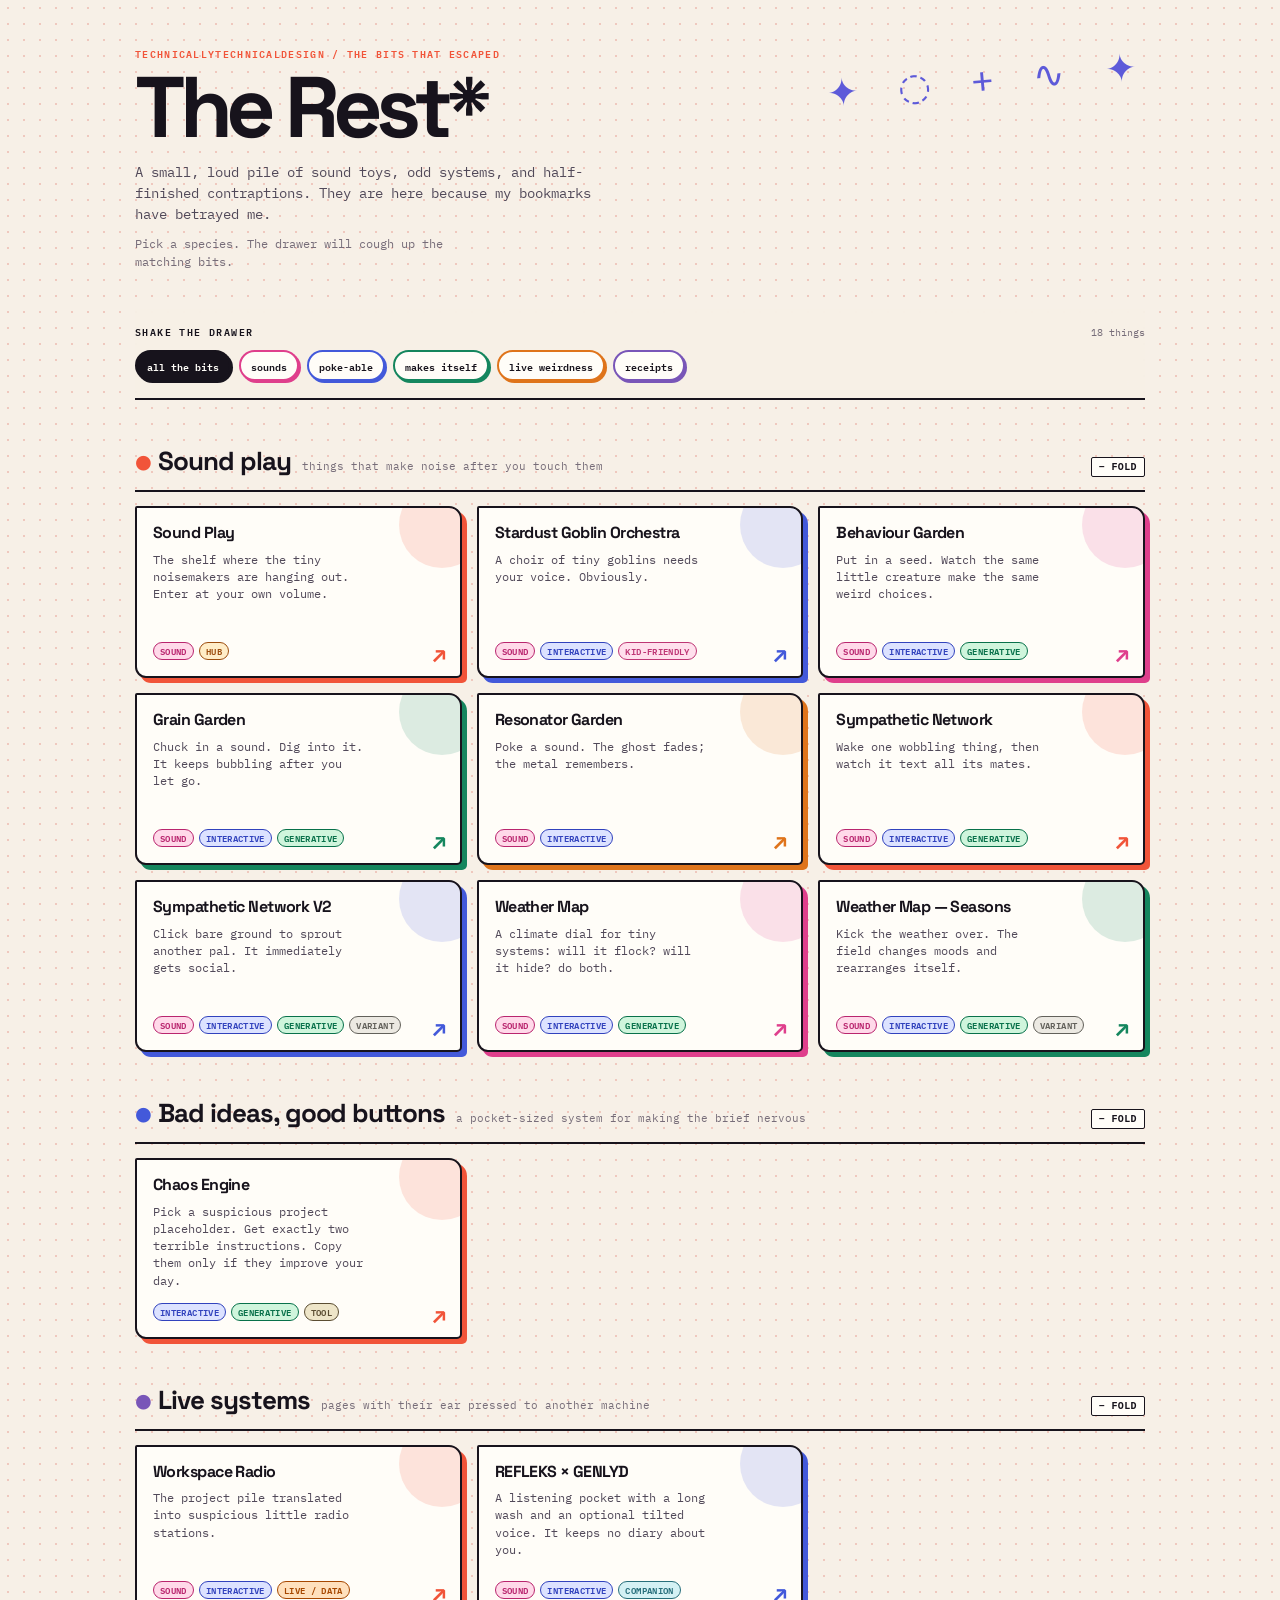
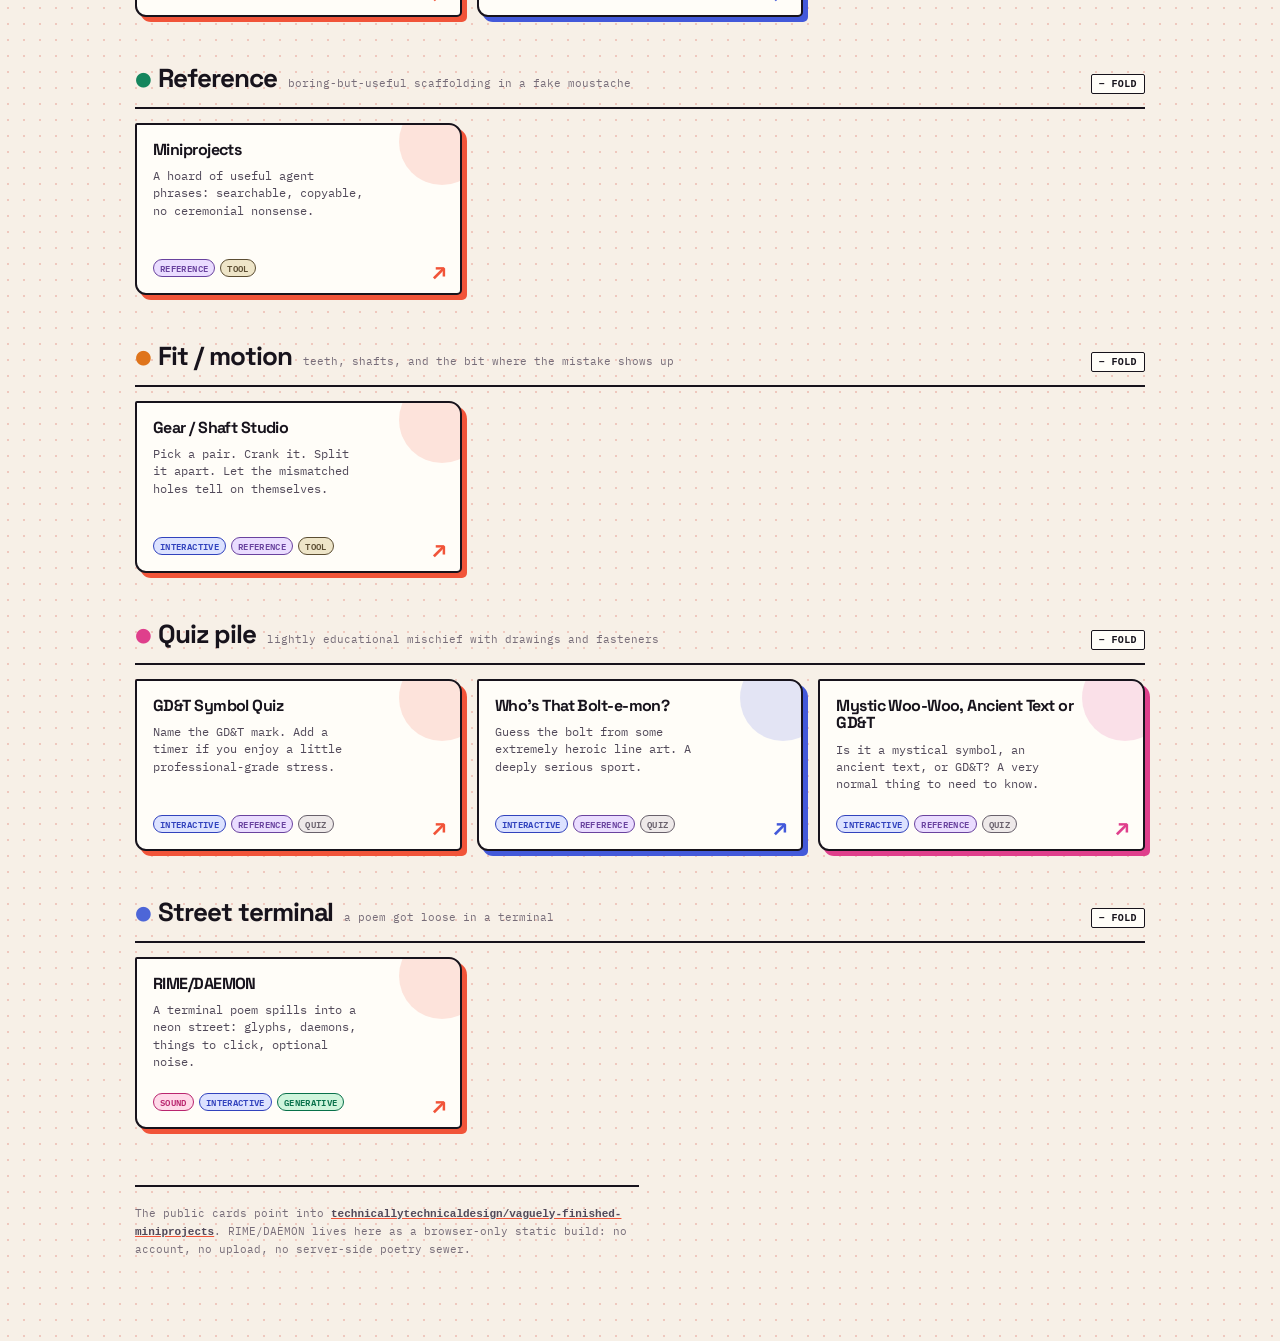
==== commit 686efad2: "Initial release" ====
--- a/index.html
+++ b/index.html
@@ -224,7 +224,7 @@
     <div class="sec-head"><h2>Reference</h2><span class="note">boring-but-useful scaffolding in a fake moustache</span></div>
     <div class="grid">
       <a class="card" data-tags="reference tool" href="https://technicallytechnicaldesign.github.io/vaguely-finished-miniprojects/">
-        <span class="card-title">Prompt Dictionary</span>
+        <span class="card-title">Miniprojects</span>
         <span class="card-desc">A hoard of useful agent phrases: searchable, copyable, no ceremonial nonsense.</span>
         <span class="tags"><span class="tag">reference</span><span class="tag">tool</span></span>
       </a>
@@ -296,14 +296,14 @@
     const saved = JSON.parse(localStorage.getItem(collapseStorageKey));
     if (Array.isArray(saved)) collapsedSections = new Set(saved);
   } catch {
-    // A private browser can say no to storage. The buttons still get to party.
+                                                                               
   }
 
   function saveCollapsedSections() {
     try {
       localStorage.setItem(collapseStorageKey, JSON.stringify([...collapsedSections]));
     } catch {
-      // Same deal: a temporary local fold is still useful.
+                                                           
     }
   }
 
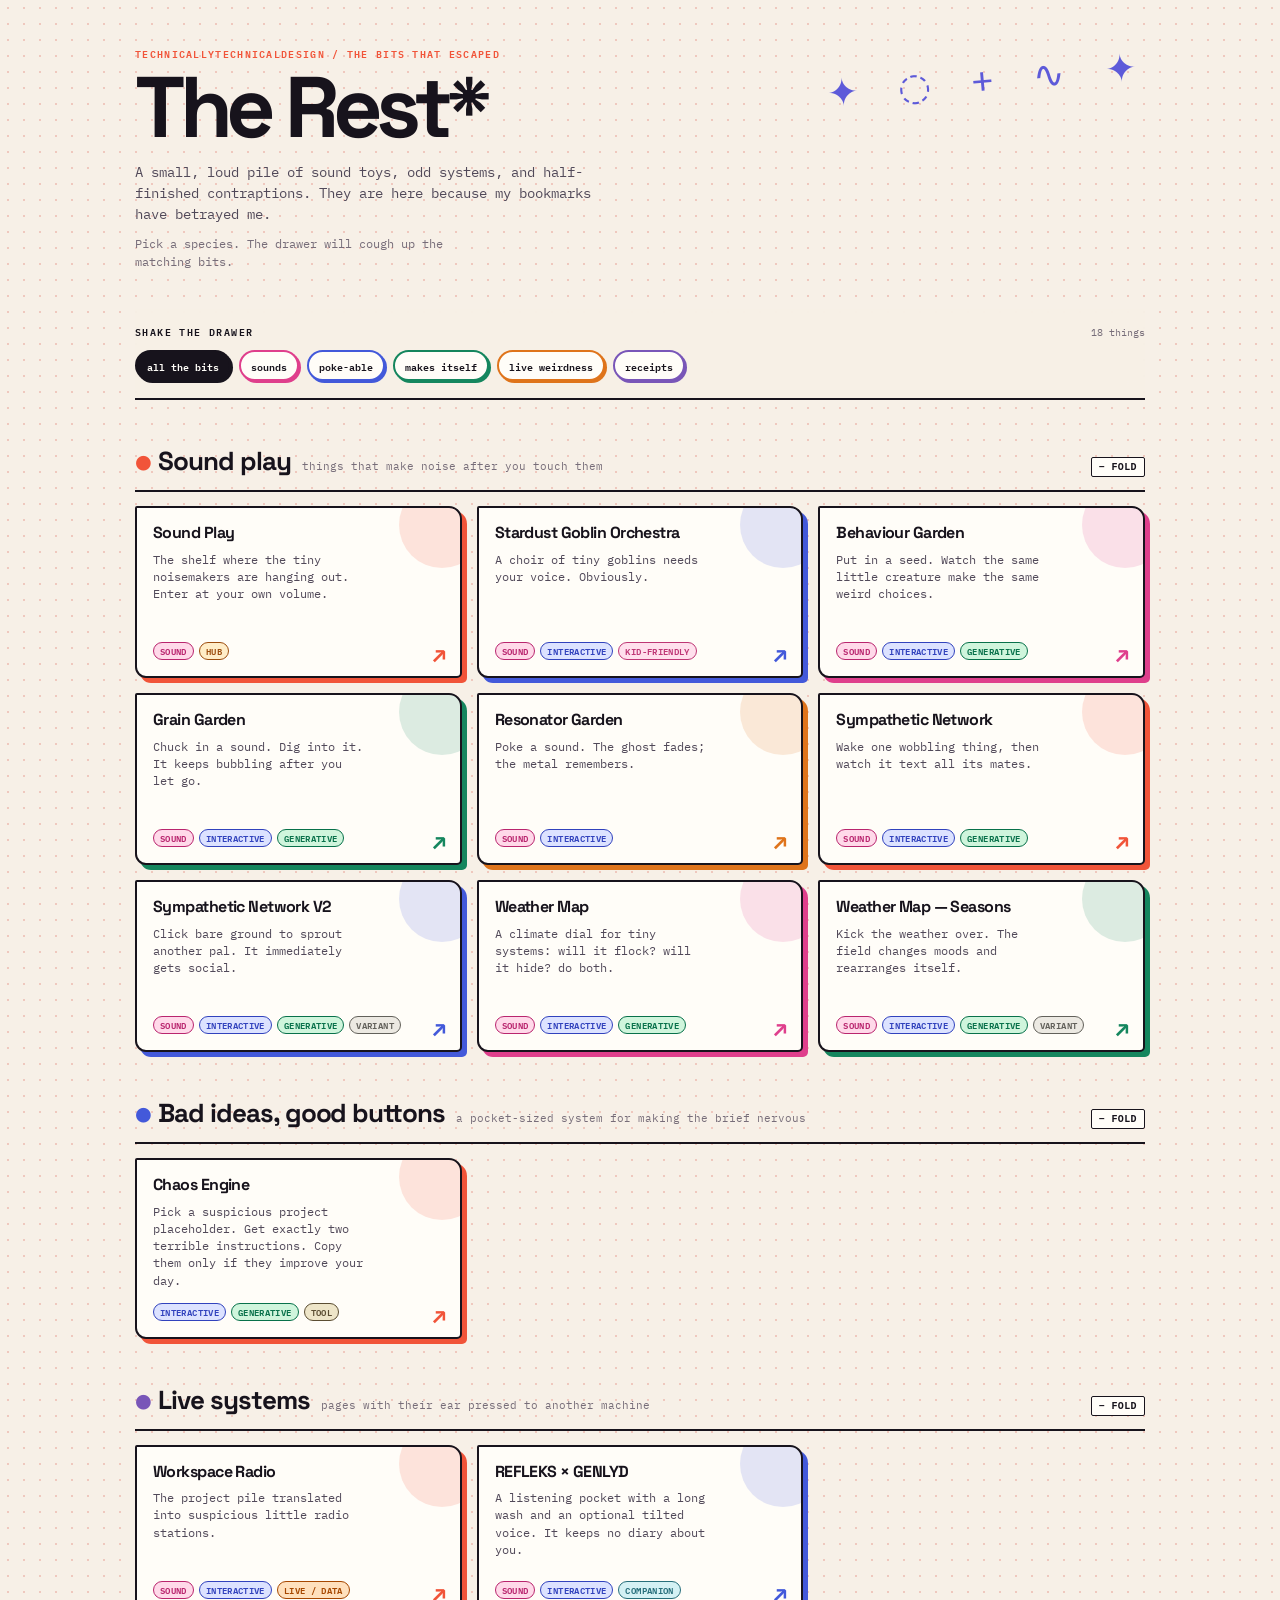
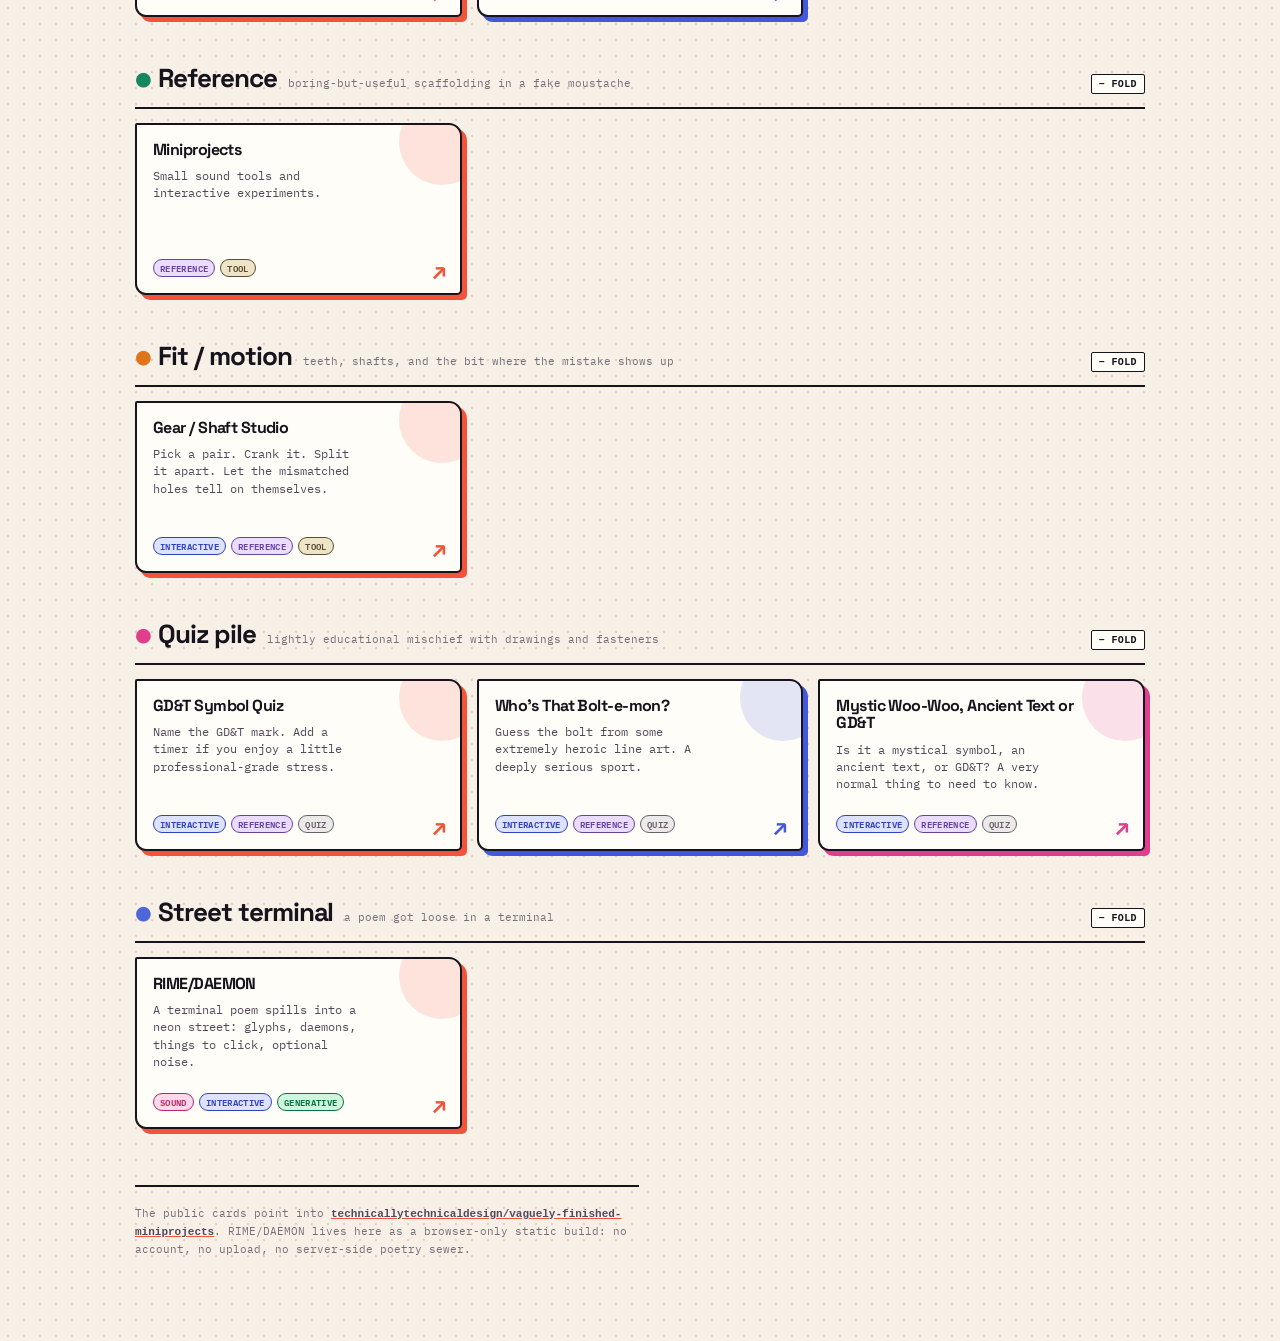
==== commit a14e9d86: "Update collection link" ====
--- a/index.html
+++ b/index.html
@@ -225,7 +225,7 @@
     <div class="grid">
       <a class="card" data-tags="reference tool" href="https://technicallytechnicaldesign.github.io/vaguely-finished-miniprojects/">
         <span class="card-title">Miniprojects</span>
-        <span class="card-desc">A hoard of useful agent phrases: searchable, copyable, no ceremonial nonsense.</span>
+        <span class="card-desc">Small sound tools and interactive experiments.</span>
         <span class="tags"><span class="tag">reference</span><span class="tag">tool</span></span>
       </a>
     </div>
